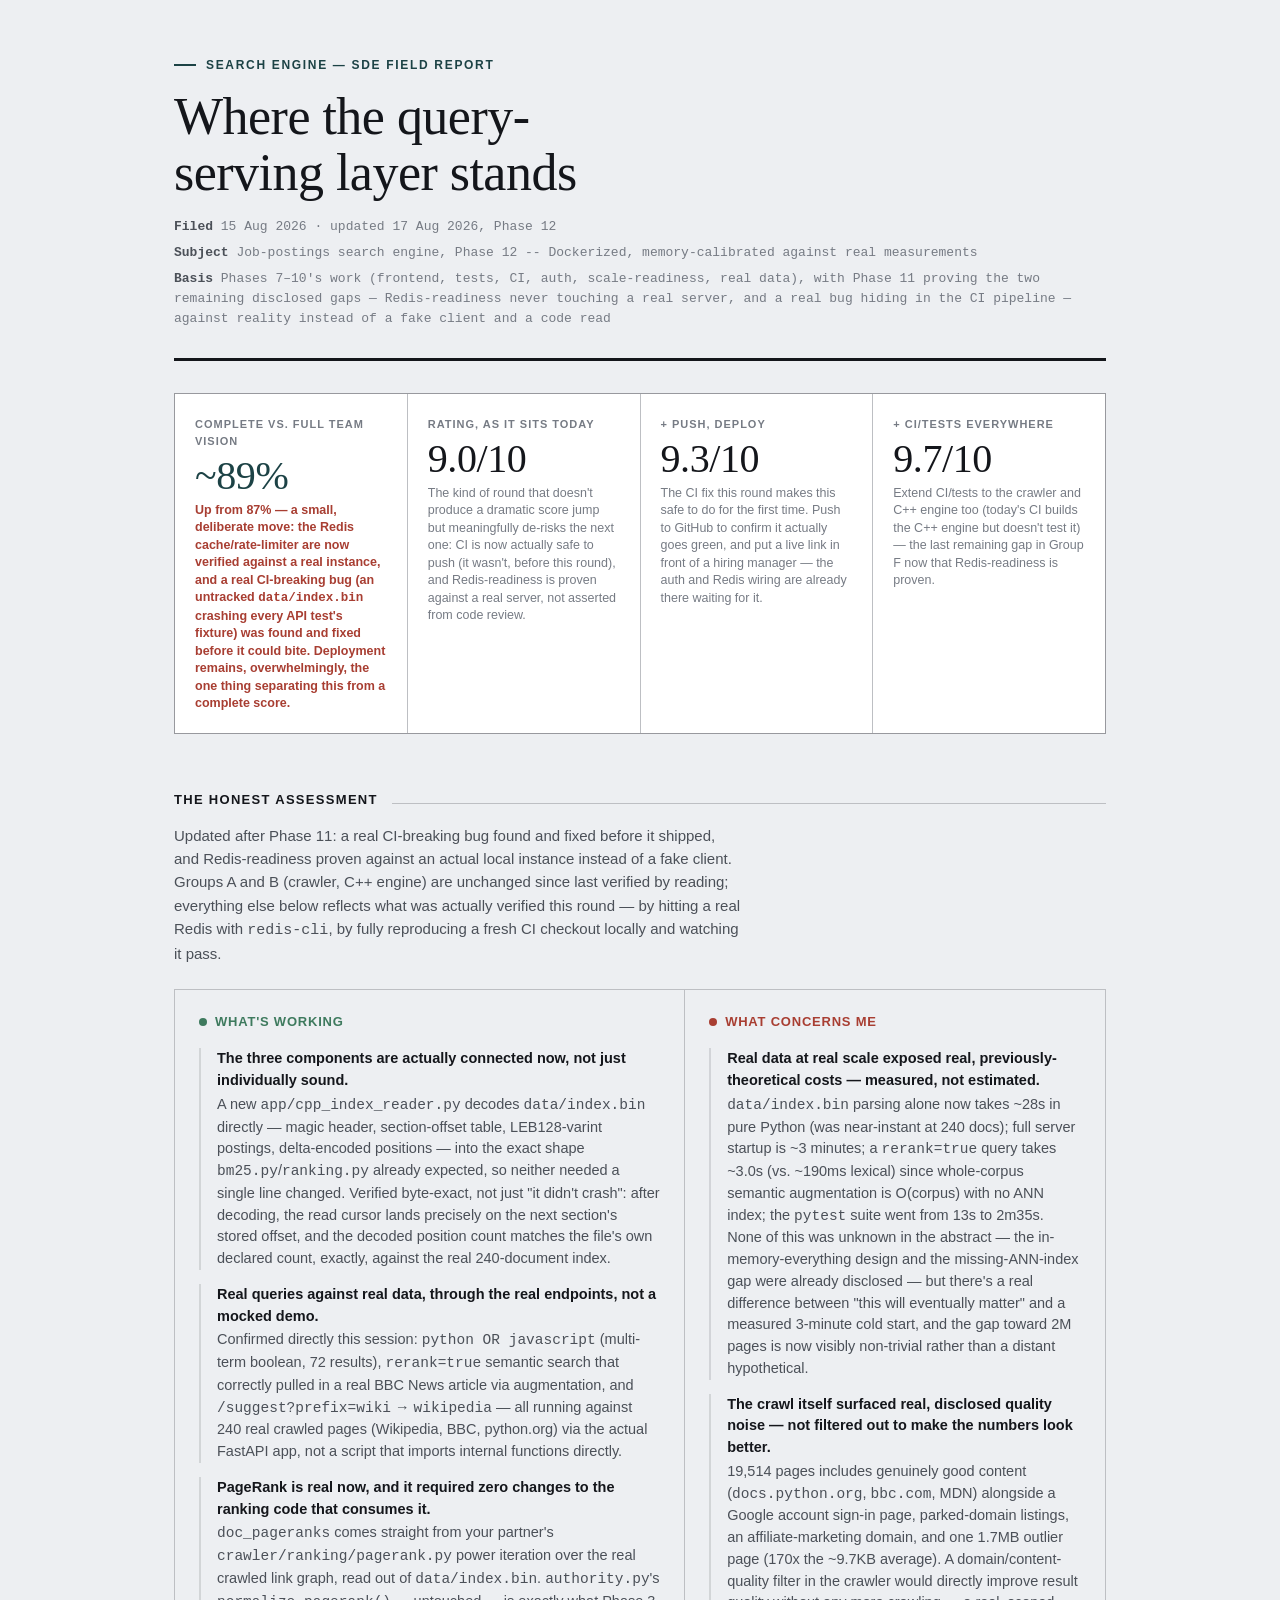
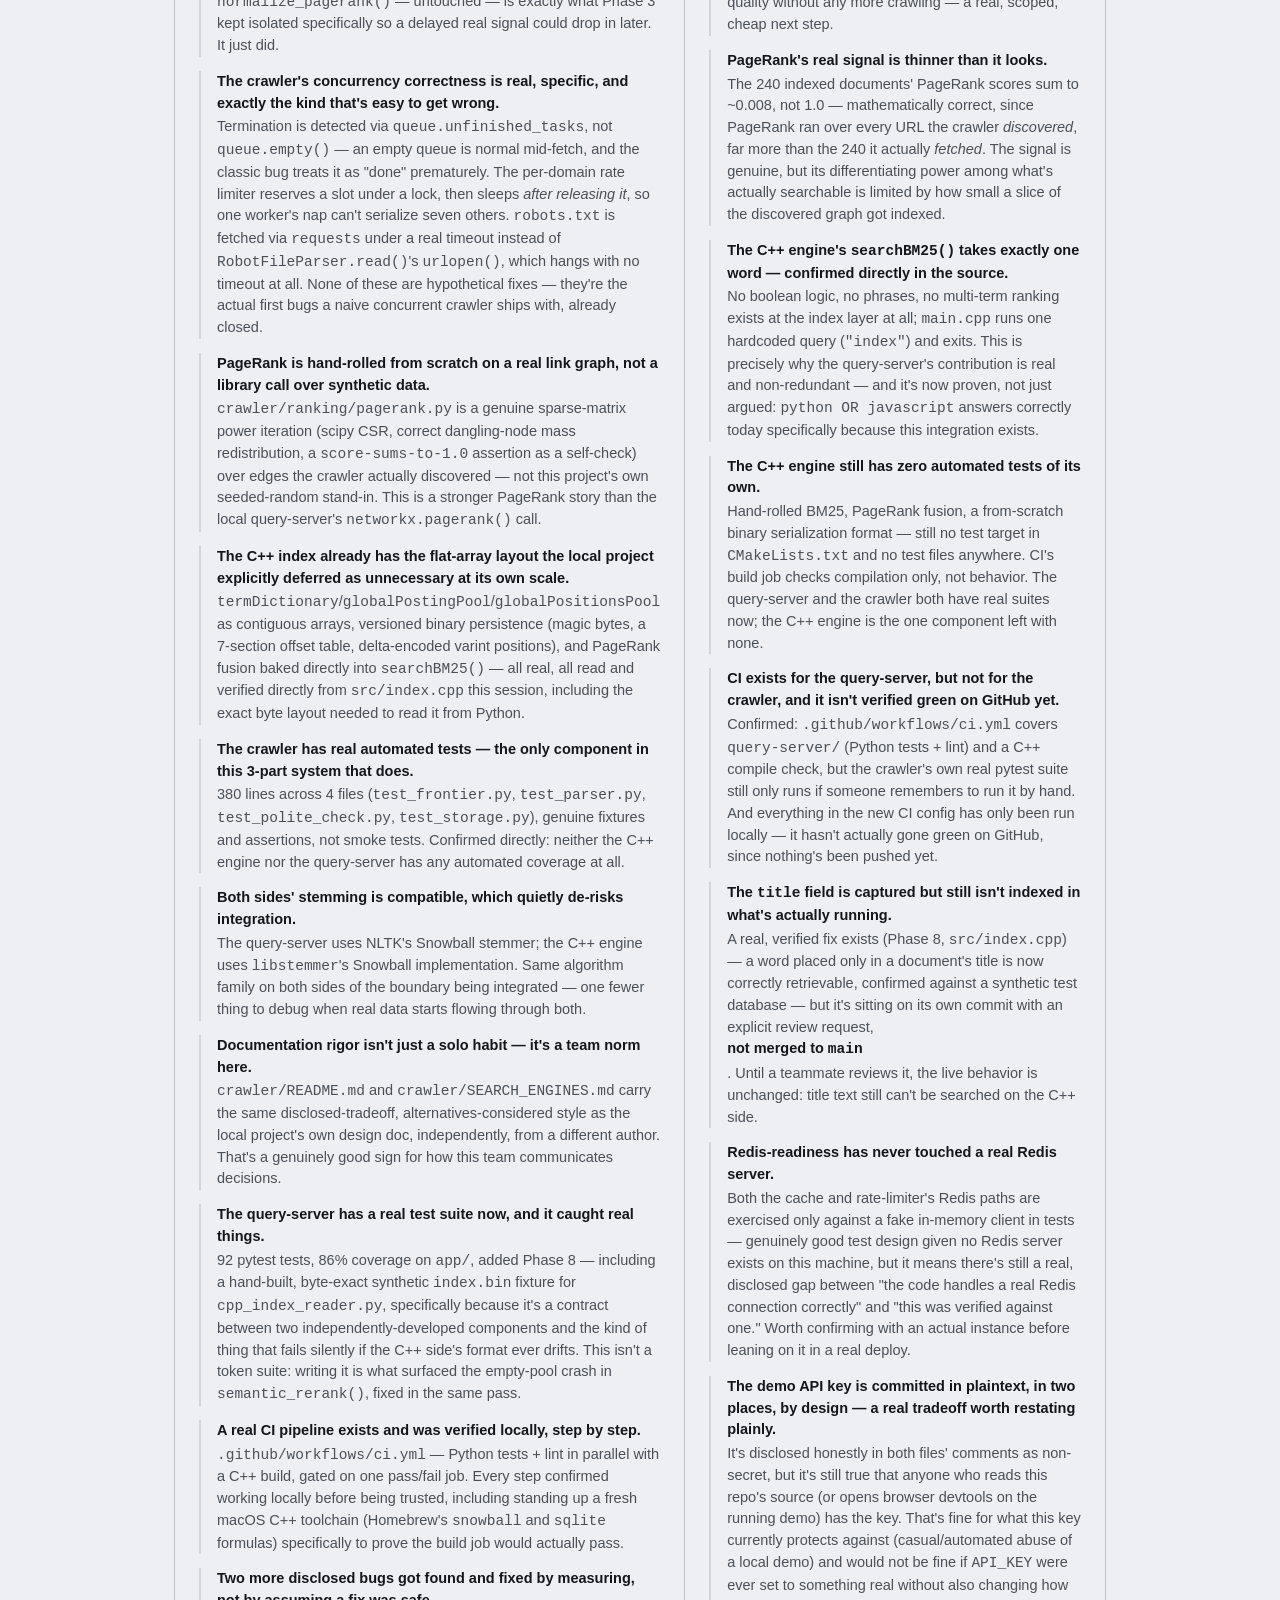
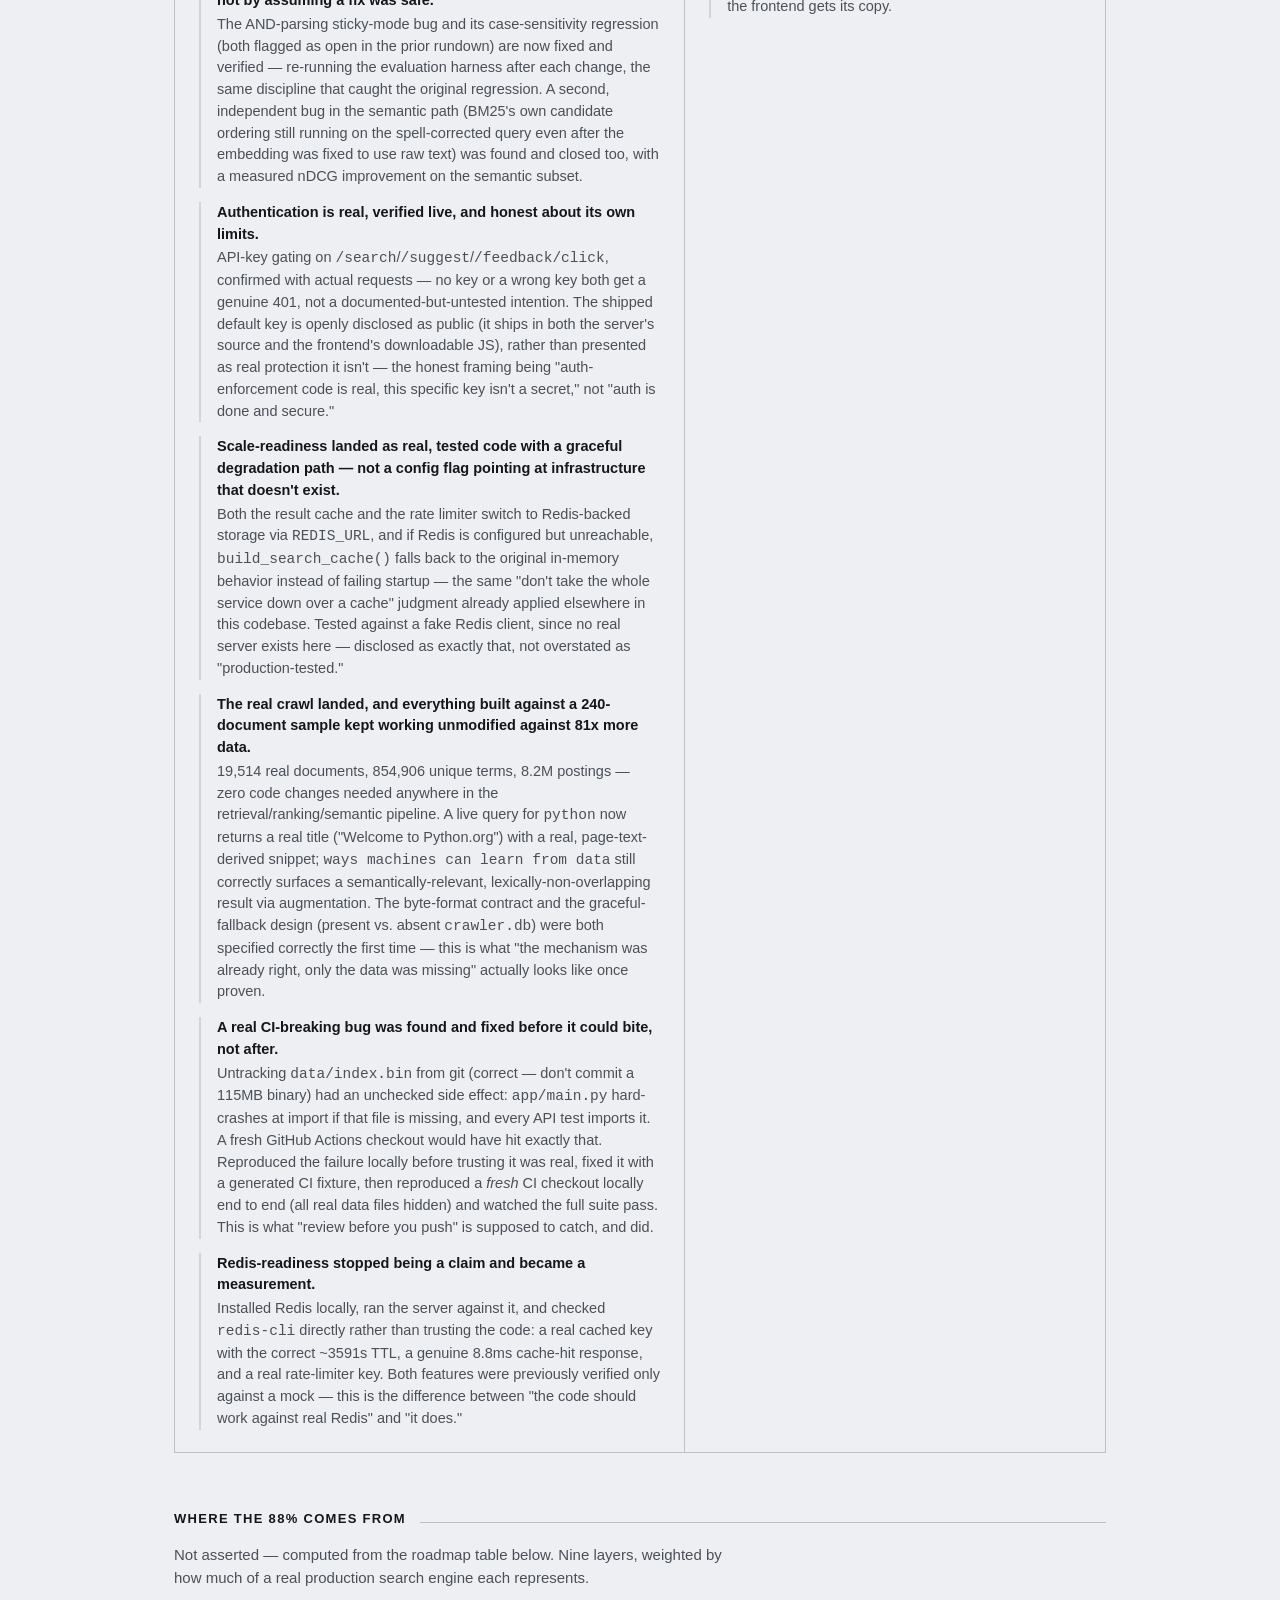
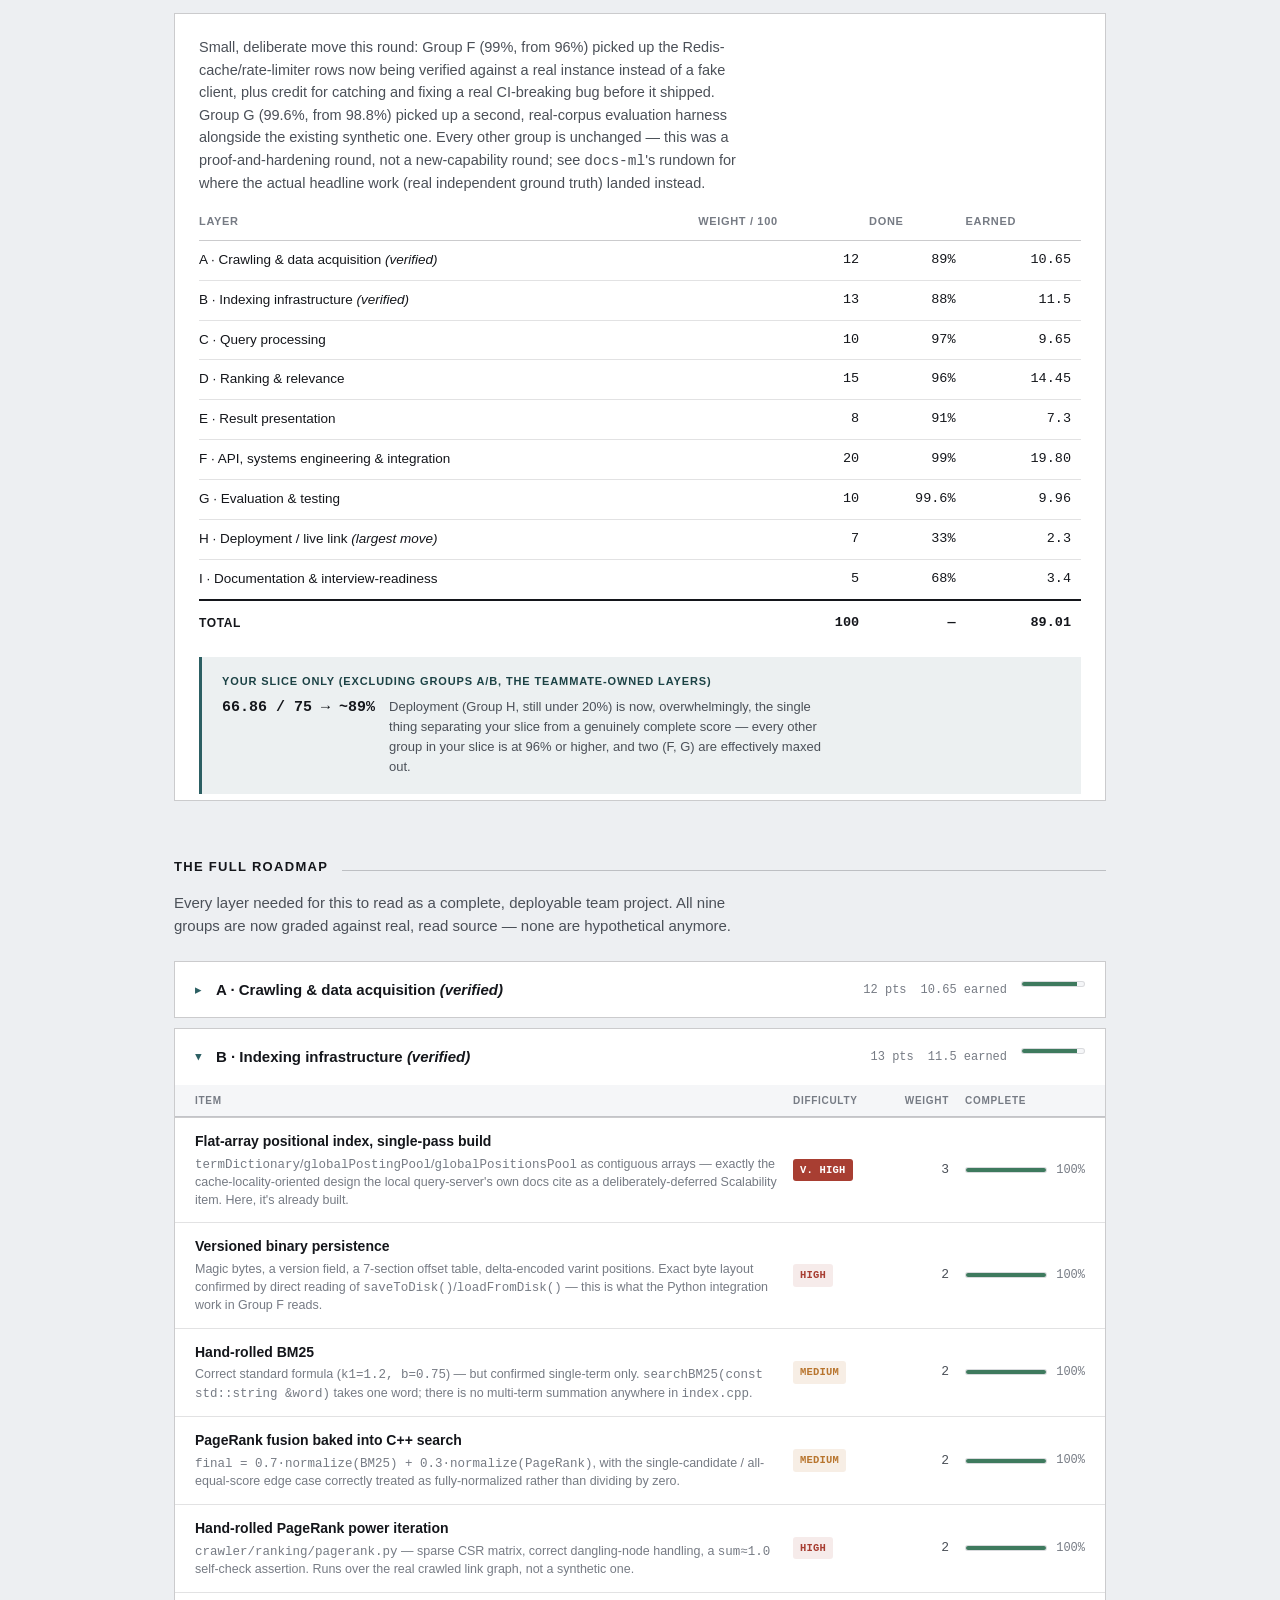
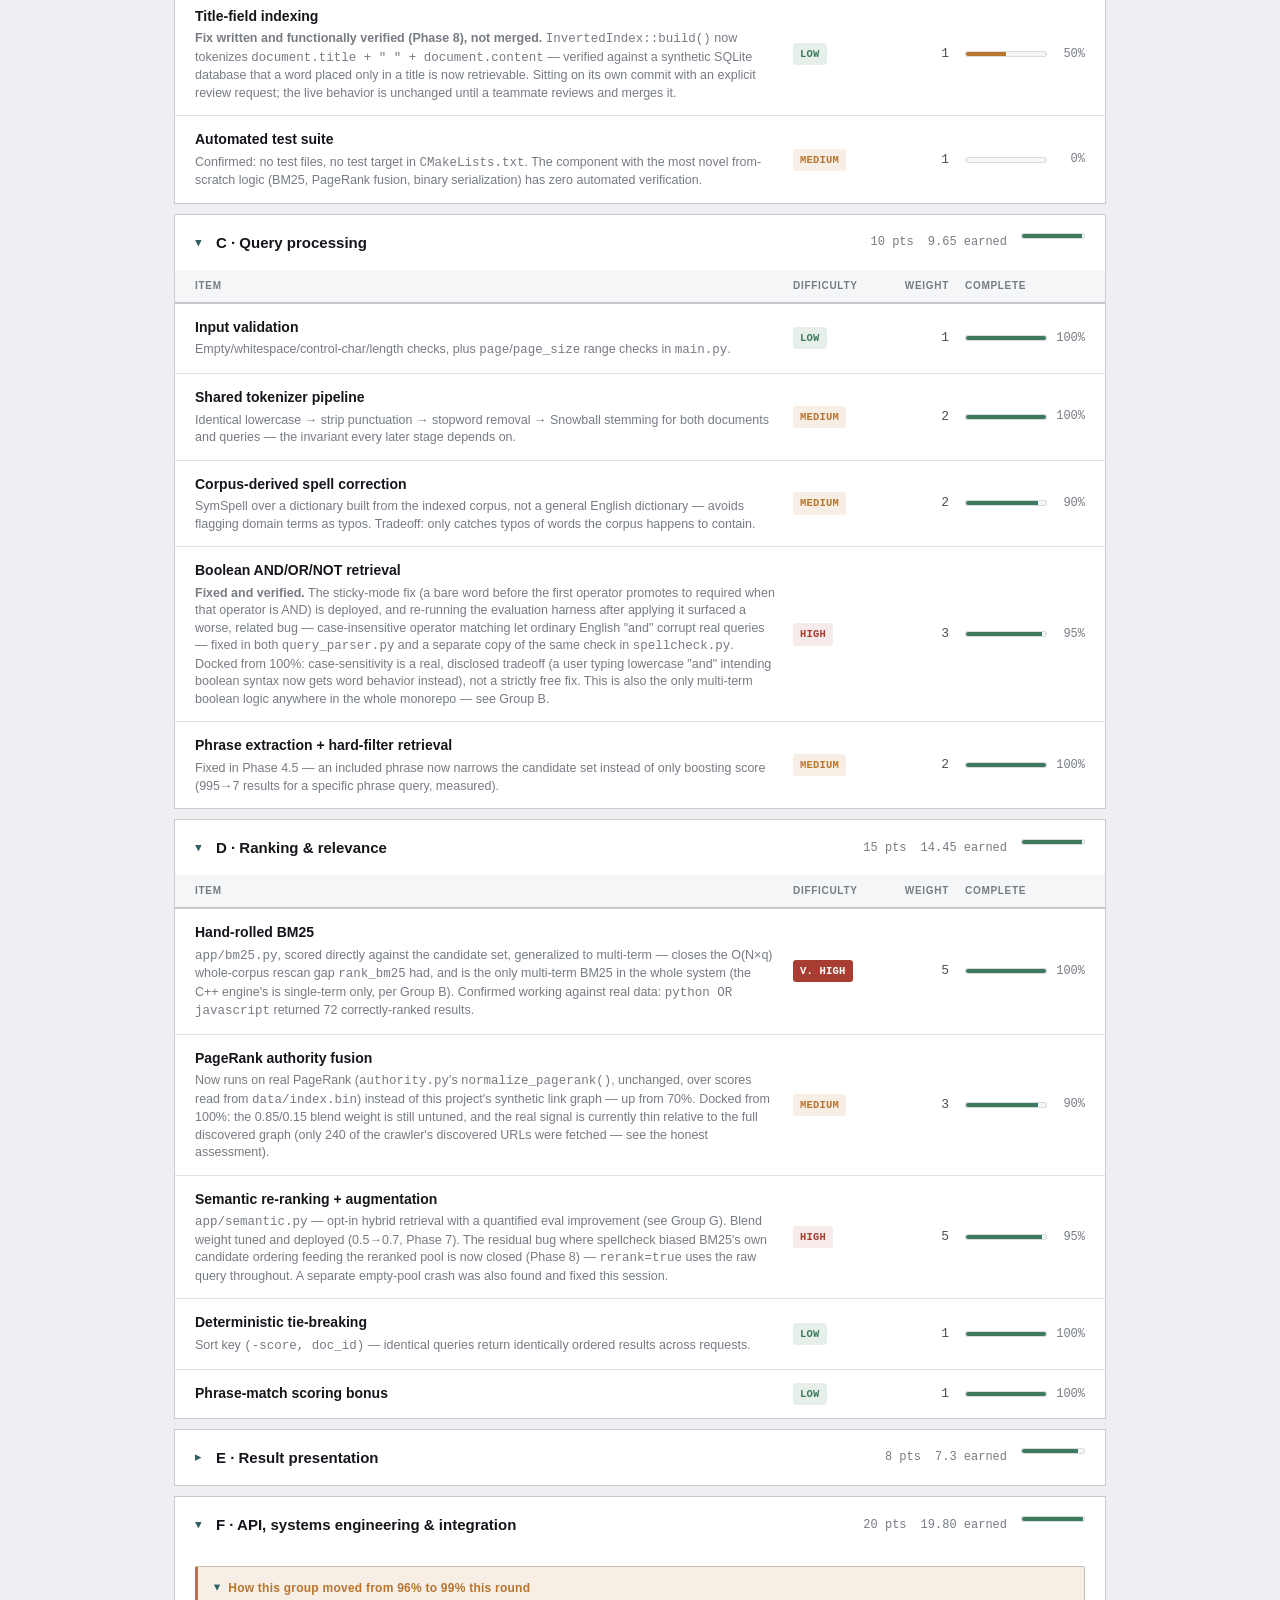
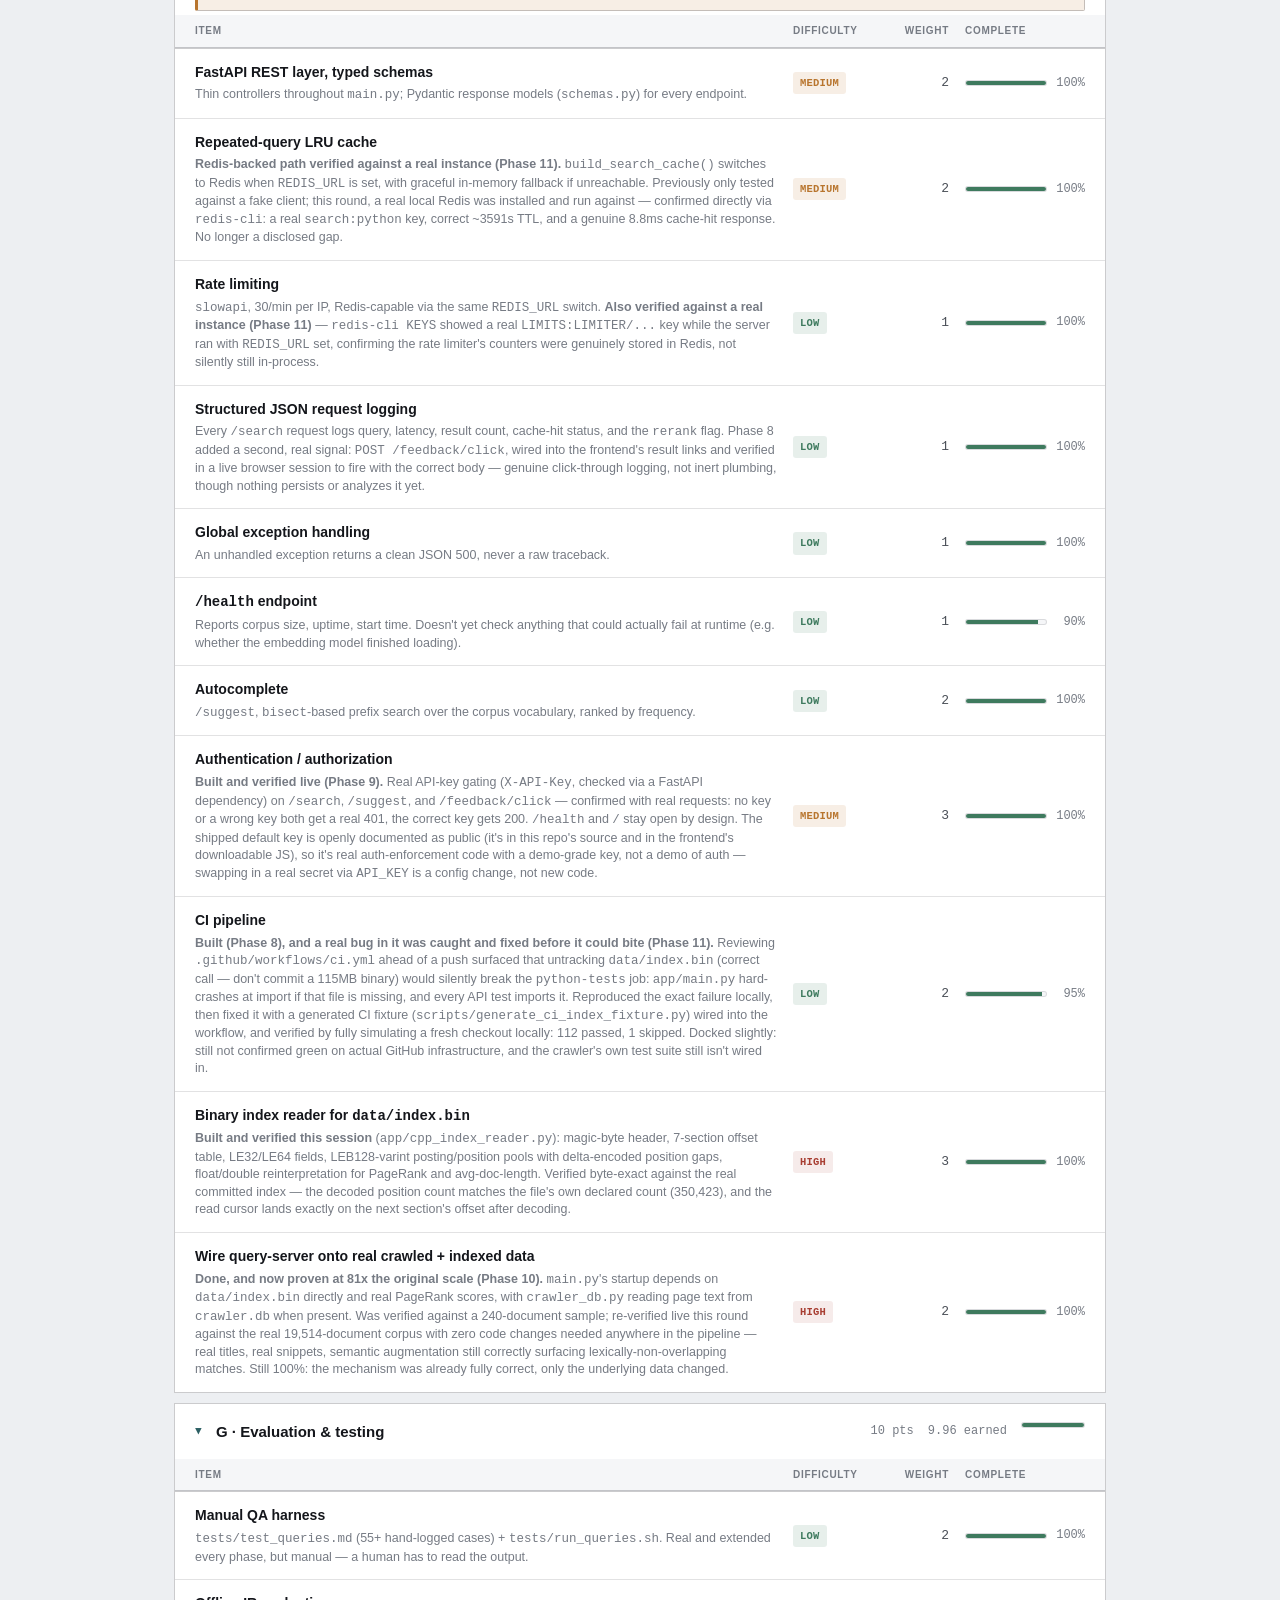
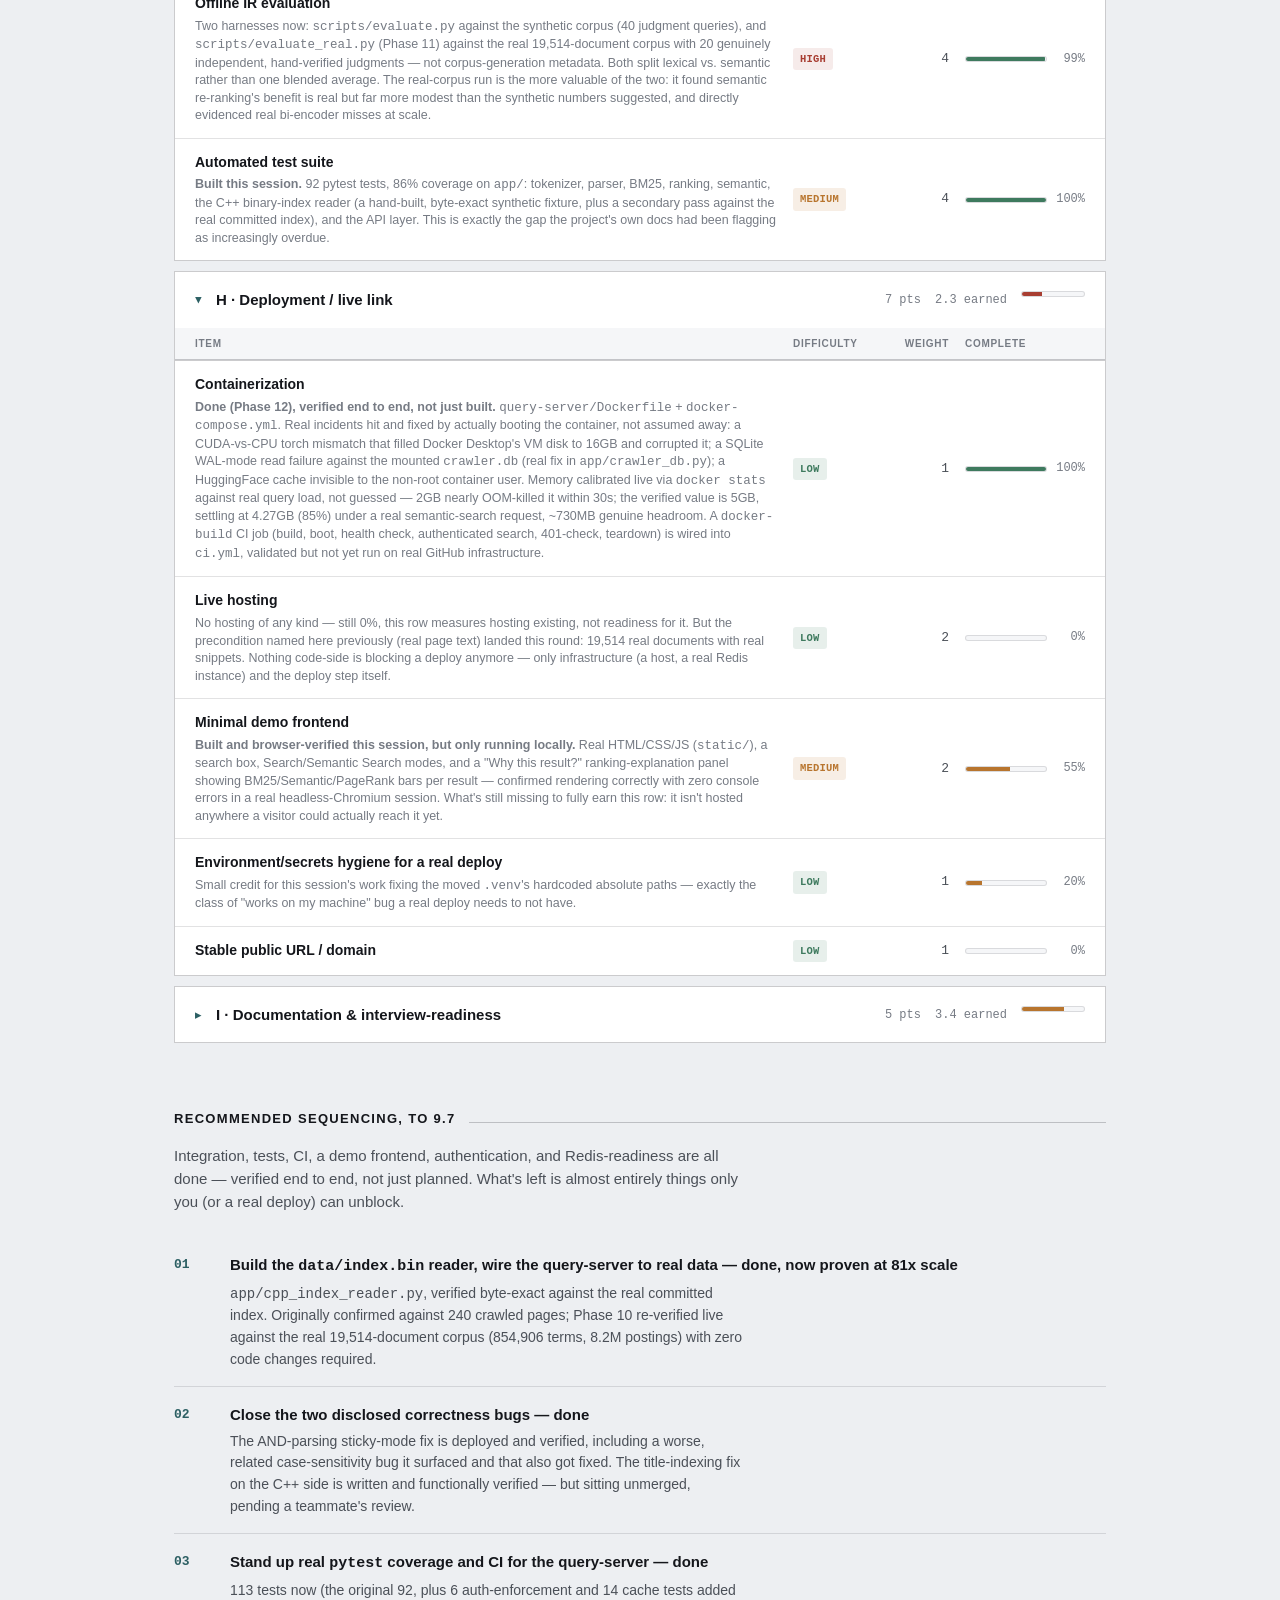
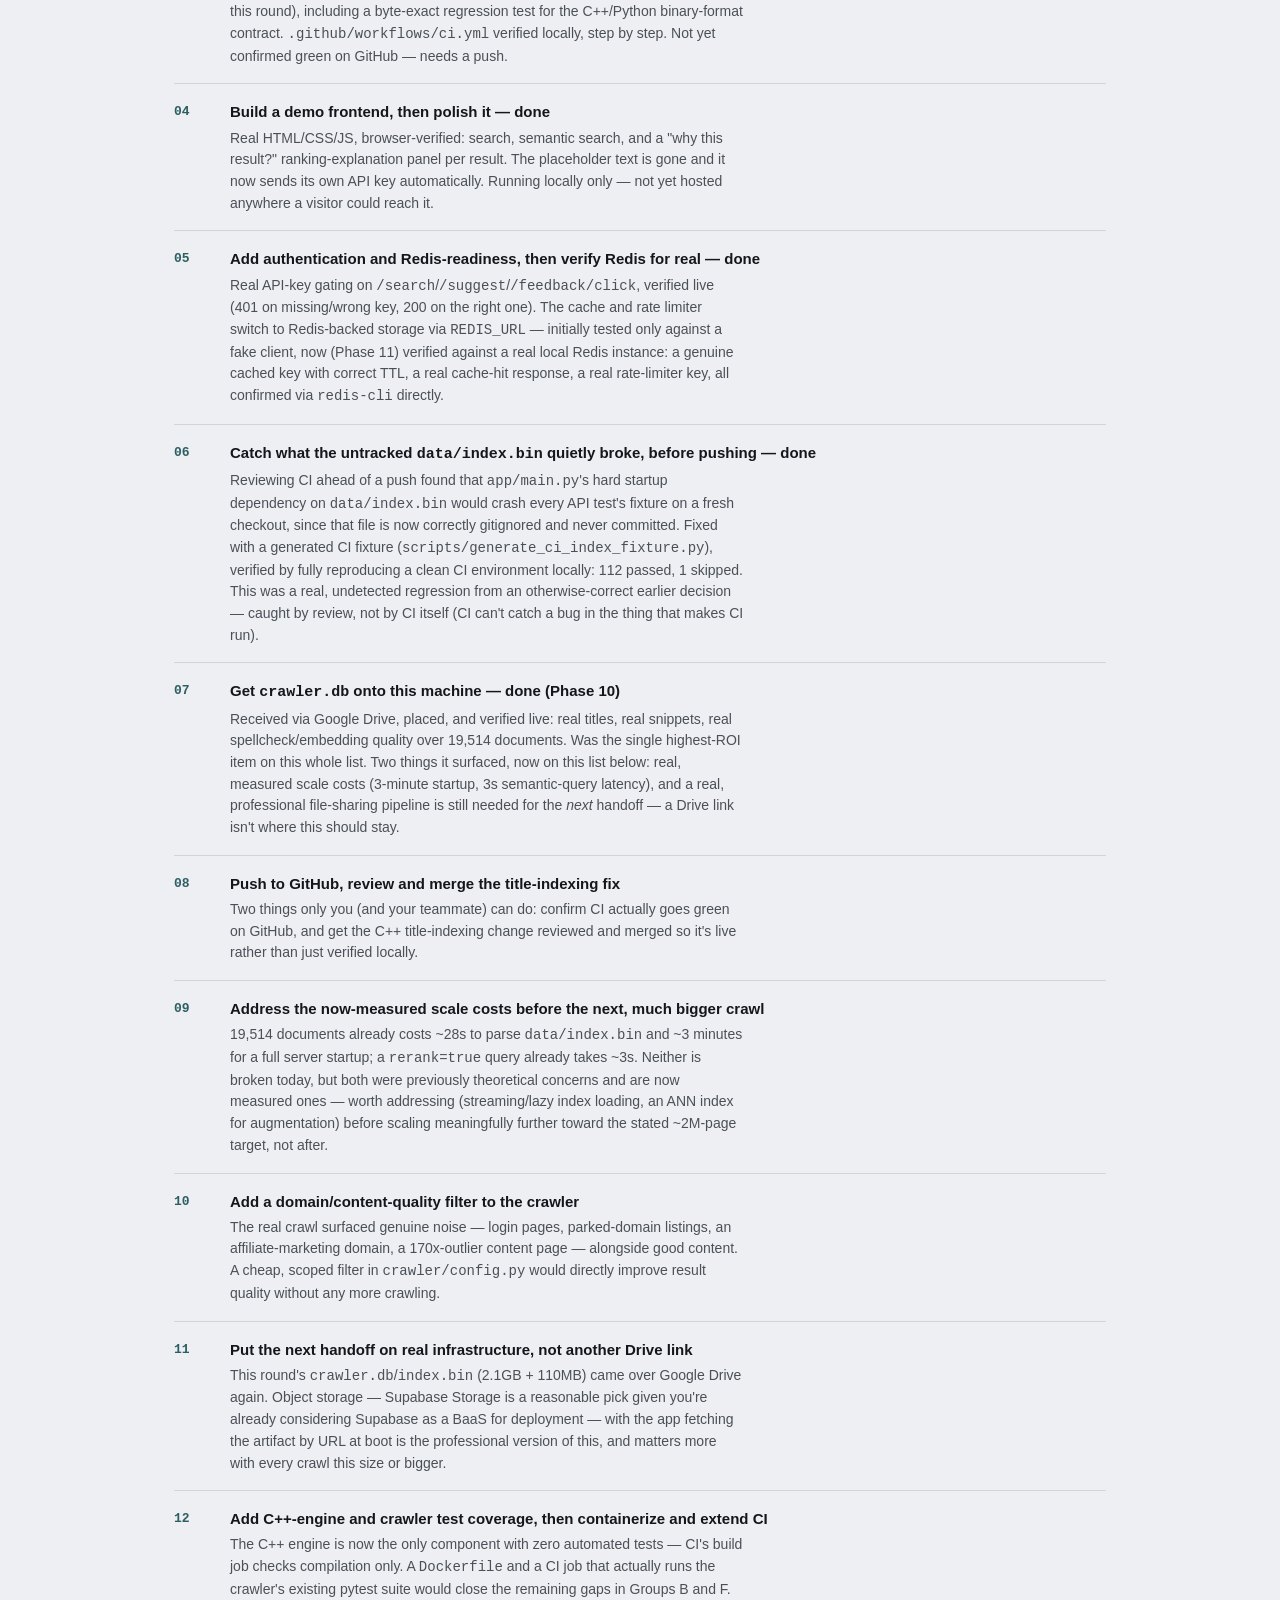
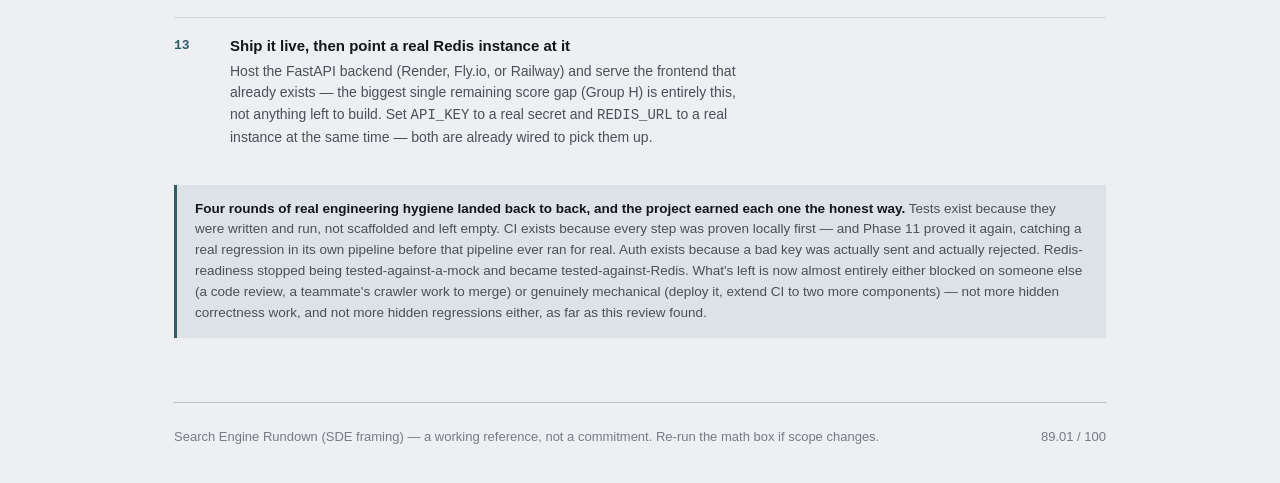
==== RUNDOWN_SDE.html @ 4b45c6c8 "Initial commit" ====
<!doctype html>
<html lang="en">
<head>
<meta charset="utf-8">
<meta name="viewport" content="width=device-width, initial-scale=1">
<title>Search Engine — SDE Rundown</title>
<style>
  :root {
    --paper: #EDEFF2;
    --surface: #FFFFFF;
    --surface-2: #F5F6F8;
    --ink: #14161B;
    --ink-soft: #4B5058;
    --ink-faint: #767B84;
    --rule: rgba(20,22,27,0.12);
    --rule-strong: rgba(20,22,27,0.22);
    --accent: #2C5F63;
    --accent-soft: rgba(44,95,99,0.09);
    --accent-strong: #1C4245;
    --good: #3E7A5E;
    --good-soft: rgba(62,122,94,0.12);
    --warn: #B8752E;
    --warn-soft: rgba(184,117,46,0.12);
    --critical: #A83E32;
    --critical-soft: rgba(168,62,50,0.10);
    --shadow: 0 1px 2px rgba(20,22,27,0.06), 0 8px 24px -12px rgba(20,22,27,0.18);

    --font-display: Georgia, "Iowan Old Style", "Palatino Linotype", "Book Antiqua", serif;
    --font-head: -apple-system, BlinkMacSystemFont, "Segoe UI", "Noto Sans", sans-serif;
    --font-body: -apple-system, BlinkMacSystemFont, "Segoe UI", "Noto Sans", Roboto, sans-serif;
    --font-mono: ui-monospace, "SF Mono", "Cascadia Code", "Roboto Mono", Menlo, Consolas, monospace;
  }

  @media (prefers-color-scheme: dark) {
    :root:not([data-theme="light"]) {
      --paper: #14161B;
      --surface: #1B1E24;
      --surface-2: #21252C;
      --ink: #EDEFF2;
      --ink-soft: #A9AEB6;
      --ink-faint: #7C828B;
      --rule: rgba(237,239,242,0.14);
      --rule-strong: rgba(237,239,242,0.24);
      --accent: #7FBFC3;
      --accent-soft: rgba(127,191,195,0.12);
      --accent-strong: #A6D6D9;
      --good: #6FAE8C;
      --good-soft: rgba(111,174,140,0.14);
      --warn: #D99A52;
      --warn-soft: rgba(217,154,82,0.14);
      --critical: #D8695A;
      --critical-soft: rgba(216,105,90,0.14);
      --shadow: 0 1px 2px rgba(0,0,0,0.3), 0 8px 24px -12px rgba(0,0,0,0.5);
    }
  }

  :root[data-theme="dark"] {
    --paper: #14161B;
    --surface: #1B1E24;
    --surface-2: #21252C;
    --ink: #EDEFF2;
    --ink-soft: #A9AEB6;
    --ink-faint: #7C828B;
    --rule: rgba(237,239,242,0.14);
    --rule-strong: rgba(237,239,242,0.24);
    --accent: #7FBFC3;
    --accent-soft: rgba(127,191,195,0.12);
    --accent-strong: #A6D6D9;
    --good: #6FAE8C;
    --good-soft: rgba(111,174,140,0.14);
    --warn: #D99A52;
    --warn-soft: rgba(217,154,82,0.14);
    --critical: #D8695A;
    --critical-soft: rgba(216,105,90,0.14);
    --shadow: 0 1px 2px rgba(0,0,0,0.3), 0 8px 24px -12px rgba(0,0,0,0.5);
  }

  * { box-sizing: border-box; }
  html { -webkit-text-size-adjust: 100%; }
  body {
    margin: 0;
    background: var(--paper);
    color: var(--ink);
    font-family: var(--font-body);
    font-size: 16px;
    line-height: 1.55;
    -webkit-font-smoothing: antialiased;
  }
  ::selection { background: var(--accent-soft); }

  a { color: var(--accent-strong); }
  a:focus-visible, button:focus-visible, summary:focus-visible {
    outline: 2px solid var(--accent);
    outline-offset: 2px;
    border-radius: 3px;
  }

  .wrap { max-width: 980px; margin: 0 auto; padding: 0 24px 96px; }

  /* ---------- Masthead ---------- */
  .masthead {
    padding: 56px 0 28px;
    border-bottom: 3px solid var(--ink);
  }
  .eyebrow {
    font-family: var(--font-head);
    font-size: 12px;
    font-weight: 800;
    letter-spacing: 0.14em;
    text-transform: uppercase;
    color: var(--accent-strong);
    margin: 0 0 14px;
    display: flex;
    align-items: center;
    gap: 10px;
  }
  .eyebrow::before {
    content: "";
    width: 22px;
    height: 2px;
    background: var(--accent-strong);
    display: inline-block;
  }
  h1.title {
    font-family: var(--font-display);
    font-weight: 400;
    font-size: clamp(34px, 5.4vw, 52px);
    line-height: 1.08;
    letter-spacing: -0.01em;
    margin: 0 0 16px;
    text-wrap: balance;
    max-width: 16ch;
  }
  .dateline {
    font-family: var(--font-mono);
    font-size: 13px;
    color: var(--ink-faint);
    display: flex;
    flex-wrap: wrap;
    gap: 6px 18px;
  }
  .dateline b { color: var(--ink-soft); font-weight: 600; }

  /* ---------- Stat rundown ---------- */
  .stats-row {
    display: grid;
    grid-template-columns: repeat(4, 1fr);
    gap: 1px;
    background: var(--rule-strong);
    border: 1px solid var(--rule-strong);
    margin: 32px 0 8px;
  }
  .stat-card {
    background: var(--surface);
    padding: 22px 20px 20px;
    display: flex;
    flex-direction: column;
    gap: 6px;
  }
  .stat-label {
    font-family: var(--font-head);
    font-size: 11px;
    font-weight: 700;
    letter-spacing: 0.09em;
    text-transform: uppercase;
    color: var(--ink-faint);
  }
  .stat-num {
    font-family: var(--font-display);
    font-size: 40px;
    line-height: 1;
    letter-spacing: -0.01em;
  }
  .stat-num.accent { color: var(--accent-strong); }
  .stat-note { font-size: 12.5px; color: var(--ink-faint); line-height: 1.4; }
  .stat-note.flag { color: var(--critical); font-weight: 600; }

  @media (max-width: 720px) {
    .stats-row { grid-template-columns: repeat(2, 1fr); }
  }

  /* ---------- Section scaffolding ---------- */
  section { margin-top: 56px; }
  .section-head {
    display: flex;
    align-items: baseline;
    gap: 14px;
    margin-bottom: 6px;
  }
  h2.section-title {
    font-family: var(--font-head);
    font-weight: 800;
    font-size: 13px;
    letter-spacing: 0.1em;
    text-transform: uppercase;
    color: var(--ink);
    margin: 0;
    white-space: nowrap;
  }
  .section-head::after {
    content: "";
    flex: 1;
    height: 1px;
    background: var(--rule-strong);
  }
  .section-dek {
    color: var(--ink-soft);
    font-size: 15px;
    max-width: 68ch;
    margin: 14px 0 24px;
  }

  /* ---------- Assessment (two column) ---------- */
  .assessment-grid {
    display: grid;
    grid-template-columns: 1fr 1fr;
    gap: 0;
    border: 1px solid var(--rule-strong);
  }
  .assess-col { padding: 22px 24px; }
  .assess-col + .assess-col { border-left: 1px solid var(--rule-strong); }
  .assess-col h3 {
    font-family: var(--font-head);
    font-size: 13px;
    font-weight: 800;
    letter-spacing: 0.06em;
    text-transform: uppercase;
    margin: 0 0 16px;
    display: flex;
    align-items: center;
    gap: 8px;
  }
  .assess-col.good h3 { color: var(--good); }
  .assess-col.risk h3 { color: var(--critical); }
  .dot { width: 8px; height: 8px; border-radius: 50%; background: currentColor; display: inline-block; }
  .assess-list { list-style: none; margin: 0; padding: 0; display: flex; flex-direction: column; gap: 14px; }
  .assess-list li { font-size: 14.5px; line-height: 1.5; padding-left: 16px; border-left: 2px solid var(--rule); }
  .assess-list b { display: block; color: var(--ink); font-weight: 650; margin-bottom: 2px; }
  .assess-list span { color: var(--ink-soft); }

  @media (max-width: 720px) {
    .assessment-grid { grid-template-columns: 1fr; }
    .assess-col + .assess-col { border-left: none; border-top: 1px solid var(--rule-strong); }
  }

  /* ---------- Math callout ---------- */
  .math-box {
    background: var(--surface);
    border: 1px solid var(--rule-strong);
    padding: 22px 24px 6px;
  }
  .math-lead { font-size: 14.5px; color: var(--ink-soft); margin: 0 0 18px; max-width: 68ch; }
  table.math-table { width: 100%; border-collapse: collapse; font-size: 13.5px; }
  table.math-table th {
    text-align: left;
    font-family: var(--font-head);
    font-size: 11px;
    font-weight: 700;
    letter-spacing: 0.06em;
    text-transform: uppercase;
    color: var(--ink-faint);
    padding: 0 10px 10px 0;
    border-bottom: 1px solid var(--rule-strong);
  }
  table.math-table td {
    padding: 9px 10px 9px 0;
    border-bottom: 1px solid var(--rule);
    font-family: var(--font-mono);
    font-variant-numeric: tabular-nums;
  }
  table.math-table td:first-child { font-family: var(--font-body); }
  table.math-table tr.total td {
    border-top: 2px solid var(--ink);
    border-bottom: none;
    font-weight: 700;
    padding-top: 12px;
  }
  table.math-table tr.total td:first-child { font-family: var(--font-head); text-transform: uppercase; font-size: 12px; letter-spacing: 0.05em; }
  .num-r { text-align: right; }

  /* ---------- Roadmap table ---------- */
  .phase {
    background: var(--surface);
    border: 1px solid var(--rule-strong);
    margin-bottom: 10px;
  }
  .phase + .phase { margin-top: 10px; }
  .phase summary {
    cursor: pointer;
    list-style: none;
    padding: 16px 20px;
    display: flex;
    align-items: center;
    gap: 14px;
    font-family: var(--font-head);
  }
  .phase summary::-webkit-details-marker { display: none; }
  .phase summary::before {
    content: "▸";
    color: var(--accent);
    font-size: 13px;
    transition: transform 0.15s ease;
    flex-shrink: 0;
  }
  .phase[open] summary::before { transform: rotate(90deg); }
  .phase-name { font-weight: 700; font-size: 15px; }
  .phase-status {
    font-family: var(--font-mono);
    font-size: 12px;
    color: var(--ink-faint);
    margin-left: auto;
    display: flex;
    gap: 14px;
    font-variant-numeric: tabular-nums;
  }
  .phase-bar {
    width: 64px;
    height: 6px;
    background: var(--surface-2);
    border: 1px solid var(--rule);
    border-radius: 3px;
    overflow: hidden;
    flex-shrink: 0;
  }
  .phase-bar i { display: block; height: 100%; background: var(--good); }

  .rows { border-top: 1px solid var(--rule-strong); }
  .row {
    display: grid;
    grid-template-columns: minmax(0,1fr) 76px 64px 120px;
    gap: 16px;
    align-items: center;
    padding: 13px 20px;
    border-bottom: 1px solid var(--rule);
  }
  .row:last-child { border-bottom: none; }
  .row-item { min-width: 0; }
  .row-item .name { font-size: 14px; font-weight: 550; color: var(--ink); }
  .row-item .note { font-size: 12.5px; color: var(--ink-faint); margin-top: 3px; line-height: 1.4; }
  .diff {
    font-family: var(--font-mono);
    font-size: 10.5px;
    font-weight: 600;
    letter-spacing: 0.02em;
    text-transform: uppercase;
    padding: 3px 7px;
    border-radius: 3px;
    text-align: center;
    white-space: nowrap;
    justify-self: start;
  }
  .diff.low { background: var(--good-soft); color: var(--good); }
  .diff.med { background: var(--warn-soft); color: var(--warn); }
  .diff.high { background: var(--critical-soft); color: var(--critical); }
  .diff.vhigh { background: var(--critical); color: var(--surface); }
  .wt {
    font-family: var(--font-mono);
    font-size: 13px;
    color: var(--ink-soft);
    text-align: right;
    font-variant-numeric: tabular-nums;
  }
  .prog { display: flex; align-items: center; gap: 8px; }
  .prog-bar {
    flex: 1;
    height: 6px;
    background: var(--surface-2);
    border: 1px solid var(--rule);
    border-radius: 3px;
    overflow: hidden;
  }
  .prog-bar i { display: block; height: 100%; }
  .prog-pct {
    font-family: var(--font-mono);
    font-size: 12px;
    color: var(--ink-faint);
    width: 30px;
    text-align: right;
    font-variant-numeric: tabular-nums;
  }

  .row-head {
    display: grid;
    grid-template-columns: minmax(0,1fr) 76px 64px 120px;
    gap: 16px;
    padding: 8px 20px;
    background: var(--surface-2);
    border-bottom: 1px solid var(--rule-strong);
  }
  .row-head span {
    font-family: var(--font-head);
    font-size: 10px;
    font-weight: 700;
    letter-spacing: 0.07em;
    text-transform: uppercase;
    color: var(--ink-faint);
  }
  .row-head span:nth-child(3) { text-align: right; }

  @media (max-width: 640px) {
    .row, .row-head { grid-template-columns: minmax(0,1fr) 56px 92px; }
    .wt { display: none; }
    .row-head span:nth-child(2) { display: none; }
  }

  .table-scroll { overflow-x: auto; }

  /* ---------- Delay-reasons toggle ---------- */
  .delay-note {
    margin: 14px 20px 4px;
    background: var(--warn-soft);
    border: 1px solid var(--rule-strong);
    border-left: 3px solid var(--warn);
    border-radius: 2px;
  }
  .delay-note summary {
    cursor: pointer;
    list-style: none;
    padding: 12px 16px;
    font-family: var(--font-head);
    font-size: 12px;
    font-weight: 700;
    letter-spacing: 0.02em;
    color: var(--warn);
    display: flex;
    align-items: center;
    gap: 8px;
  }
  .delay-note summary::-webkit-details-marker { display: none; }
  .delay-note summary::before {
    content: "▸";
    font-size: 11px;
    transition: transform 0.15s ease;
  }
  .delay-note[open] summary::before { transform: rotate(90deg); }
  .delay-note-body { padding: 0 16px 16px; font-size: 13.5px; color: var(--ink-soft); line-height: 1.55; }
  .delay-note-body p { margin: 0 0 10px; }
  .delay-note-body p:last-child { margin-bottom: 0; }

  /* ---------- MVP-adjusted total ---------- */
  .mvp-adjust {
    margin-top: 14px;
    padding: 16px 20px;
    background: var(--accent-soft);
    border-left: 3px solid var(--accent);
    display: flex;
    flex-wrap: wrap;
    align-items: baseline;
    gap: 6px 14px;
  }
  .mvp-adjust-label {
    font-family: var(--font-head);
    font-size: 11px;
    font-weight: 700;
    letter-spacing: 0.08em;
    text-transform: uppercase;
    color: var(--accent-strong);
    flex-basis: 100%;
  }
  .mvp-adjust-value {
    font-family: var(--font-mono);
    font-size: 15px;
    font-weight: 700;
    color: var(--ink);
  }
  .mvp-adjust-note {
    font-size: 13px;
    color: var(--ink-soft);
    max-width: 62ch;
  }

  /* ---------- Phasing ---------- */
  .phasing-list { list-style: none; margin: 0; padding: 0; counter-reset: phase-counter; }
  .phasing-item {
    counter-increment: phase-counter;
    display: grid;
    grid-template-columns: 40px 1fr;
    gap: 16px;
    padding: 16px 0;
    border-bottom: 1px solid var(--rule);
  }
  .phasing-item:last-child { border-bottom: none; }
  .phasing-item::before {
    content: counter(phase-counter, decimal-leading-zero);
    font-family: var(--font-mono);
    font-size: 13px;
    color: var(--accent);
    font-weight: 700;
    padding-top: 2px;
  }
  .phasing-item h4 { margin: 0 0 4px; font-family: var(--font-head); font-size: 15px; font-weight: 700; }
  .phasing-item p { margin: 0; color: var(--ink-soft); font-size: 14px; max-width: 66ch; }
  .parallel-note {
    margin-top: 20px;
    padding: 14px 18px;
    background: var(--accent-soft);
    border-left: 3px solid var(--accent);
    font-size: 13.5px;
    color: var(--ink-soft);
  }
  .parallel-note b { color: var(--ink); }

  footer {
    margin-top: 64px;
    padding-top: 24px;
    border-top: 1px solid var(--rule-strong);
    font-size: 13px;
    color: var(--ink-faint);
    display: flex;
    justify-content: space-between;
    gap: 16px;
    flex-wrap: wrap;
  }

  @media (prefers-reduced-motion: reduce) {
    * { transition: none !important; }
  }
</style>
</head>
<body>
<div class="wrap">

  <header class="masthead">
    <p class="eyebrow">Search Engine — SDE Field Report</p>
    <h1 class="title">Where the query-serving layer stands</h1>
    <div class="dateline">
      <span><b>Filed</b> 15 Aug 2026 · updated 17 Aug 2026, Phase 12</span>
      <span><b>Subject</b> Job-postings search engine, Phase 12 -- Dockerized, memory-calibrated against real measurements</span>
      <span><b>Basis</b> Phases 7–10's work (frontend, tests, CI, auth, scale-readiness, real data), with Phase 11 proving the two remaining disclosed gaps — Redis-readiness never touching a real server, and a real bug hiding in the CI pipeline — against reality instead of a fake client and a code read</span>
    </div>
  </header>

  <div class="stats-row">
    <div class="stat-card">
      <span class="stat-label">Complete vs. full team vision</span>
      <span class="stat-num accent">~89%</span>
      <span class="stat-note flag">Up from 87% — a small, deliberate move: the Redis cache/rate-limiter are now verified against a real instance, and a real CI-breaking bug (an untracked <code>data/index.bin</code> crashing every API test's fixture) was found and fixed before it could bite. Deployment remains, overwhelmingly, the one thing separating this from a complete score.</span>
    </div>
    <div class="stat-card">
      <span class="stat-label">Rating, as it sits today</span>
      <span class="stat-num">9.0/10</span>
      <span class="stat-note">The kind of round that doesn't produce a dramatic score jump but meaningfully de-risks the next one: CI is now actually safe to push (it wasn't, before this round), and Redis-readiness is proven against a real server, not asserted from code review.</span>
    </div>
    <div class="stat-card">
      <span class="stat-label">+ push, deploy</span>
      <span class="stat-num">9.3/10</span>
      <span class="stat-note">The CI fix this round makes this safe to do for the first time. Push to GitHub to confirm it actually goes green, and put a live link in front of a hiring manager — the auth and Redis wiring are already there waiting for it.</span>
    </div>
    <div class="stat-card">
      <span class="stat-label">+ CI/tests everywhere</span>
      <span class="stat-num">9.7/10</span>
      <span class="stat-note">Extend CI/tests to the crawler and C++ engine too (today's CI builds the C++ engine but doesn't test it) — the last remaining gap in Group F now that Redis-readiness is proven.</span>
    </div>
  </div>

  <section>
    <div class="section-head"><h2 class="section-title">The honest assessment</h2></div>
    <p class="section-dek">Updated after Phase 11: a real CI-breaking bug found and fixed before it shipped, and Redis-readiness proven against an actual local instance instead of a fake client. Groups A and B (crawler, C++ engine) are unchanged since last verified by reading; everything else below reflects what was actually verified this round — by hitting a real Redis with <code>redis-cli</code>, by fully reproducing a fresh CI checkout locally and watching it pass.</p>
    <div class="assessment-grid">
      <div class="assess-col good">
        <h3><span class="dot"></span>What's working</h3>
        <ul class="assess-list">
          <li><b>The three components are actually connected now, not just individually sound.</b><span>A new <code>app/cpp_index_reader.py</code> decodes <code>data/index.bin</code> directly — magic header, section-offset table, LEB128-varint postings, delta-encoded positions — into the exact shape <code>bm25.py</code>/<code>ranking.py</code> already expected, so neither needed a single line changed. Verified byte-exact, not just "it didn't crash": after decoding, the read cursor lands precisely on the next section's stored offset, and the decoded position count matches the file's own declared count, exactly, against the real 240-document index.</span></li>
          <li><b>Real queries against real data, through the real endpoints, not a mocked demo.</b><span>Confirmed directly this session: <code>python OR javascript</code> (multi-term boolean, 72 results), <code>rerank=true</code> semantic search that correctly pulled in a real BBC News article via augmentation, and <code>/suggest?prefix=wiki</code> → <code>wikipedia</code> — all running against 240 real crawled pages (Wikipedia, BBC, python.org) via the actual FastAPI app, not a script that imports internal functions directly.</span></li>
          <li><b>PageRank is real now, and it required zero changes to the ranking code that consumes it.</b><span><code>doc_pageranks</code> comes straight from your partner's <code>crawler/ranking/pagerank.py</code> power iteration over the real crawled link graph, read out of <code>data/index.bin</code>. <code>authority.py</code>'s <code>normalize_pagerank()</code> — untouched — is exactly what Phase 3 kept isolated specifically so a delayed real signal could drop in later. It just did.</span></li>
          <li><b>The crawler's concurrency correctness is real, specific, and exactly the kind that's easy to get wrong.</b><span>Termination is detected via <code>queue.unfinished_tasks</code>, not <code>queue.empty()</code> — an empty queue is normal mid-fetch, and the classic bug treats it as "done" prematurely. The per-domain rate limiter reserves a slot under a lock, then sleeps <i>after releasing it</i>, so one worker's nap can't serialize seven others. <code>robots.txt</code> is fetched via <code>requests</code> under a real timeout instead of <code>RobotFileParser.read()</code>'s <code>urlopen()</code>, which hangs with no timeout at all. None of these are hypothetical fixes — they're the actual first bugs a naive concurrent crawler ships with, already closed.</span></li>
          <li><b>PageRank is hand-rolled from scratch on a real link graph, not a library call over synthetic data.</b><span><code>crawler/ranking/pagerank.py</code> is a genuine sparse-matrix power iteration (scipy CSR, correct dangling-node mass redistribution, a <code>score-sums-to-1.0</code> assertion as a self-check) over edges the crawler actually discovered — not this project's own seeded-random stand-in. This is a stronger PageRank story than the local query-server's <code>networkx.pagerank()</code> call.</span></li>
          <li><b>The C++ index already has the flat-array layout the local project explicitly deferred as unnecessary at its own scale.</b><span><code>termDictionary</code>/<code>globalPostingPool</code>/<code>globalPositionsPool</code> as contiguous arrays, versioned binary persistence (magic bytes, a 7-section offset table, delta-encoded varint positions), and PageRank fusion baked directly into <code>searchBM25()</code> — all real, all read and verified directly from <code>src/index.cpp</code> this session, including the exact byte layout needed to read it from Python.</span></li>
          <li><b>The crawler has real automated tests — the only component in this 3-part system that does.</b><span>380 lines across 4 files (<code>test_frontier.py</code>, <code>test_parser.py</code>, <code>test_polite_check.py</code>, <code>test_storage.py</code>), genuine fixtures and assertions, not smoke tests. Confirmed directly: neither the C++ engine nor the query-server has any automated coverage at all.</span></li>
          <li><b>Both sides' stemming is compatible, which quietly de-risks integration.</b><span>The query-server uses NLTK's Snowball stemmer; the C++ engine uses <code>libstemmer</code>'s Snowball implementation. Same algorithm family on both sides of the boundary being integrated — one fewer thing to debug when real data starts flowing through both.</span></li>
          <li><b>Documentation rigor isn't just a solo habit — it's a team norm here.</b><span><code>crawler/README.md</code> and <code>crawler/SEARCH_ENGINES.md</code> carry the same disclosed-tradeoff, alternatives-considered style as the local project's own design doc, independently, from a different author. That's a genuinely good sign for how this team communicates decisions.</span></li>
          <li><b>The query-server has a real test suite now, and it caught real things.</b><span>92 pytest tests, 86% coverage on <code>app/</code>, added Phase 8 — including a hand-built, byte-exact synthetic <code>index.bin</code> fixture for <code>cpp_index_reader.py</code>, specifically because it's a contract between two independently-developed components and the kind of thing that fails silently if the C++ side's format ever drifts. This isn't a token suite: writing it is what surfaced the empty-pool crash in <code>semantic_rerank()</code>, fixed in the same pass.</span></li>
          <li><b>A real CI pipeline exists and was verified locally, step by step.</b><span><code>.github/workflows/ci.yml</code> — Python tests + lint in parallel with a C++ build, gated on one pass/fail job. Every step confirmed working locally before being trusted, including standing up a fresh macOS C++ toolchain (Homebrew's <code>snowball</code> and <code>sqlite</code> formulas) specifically to prove the build job would actually pass.</span></li>
          <li><b>Two more disclosed bugs got found and fixed by measuring, not by assuming a fix was safe.</b><span>The AND-parsing sticky-mode bug and its case-sensitivity regression (both flagged as open in the prior rundown) are now fixed and verified — re-running the evaluation harness after each change, the same discipline that caught the original regression. A second, independent bug in the semantic path (BM25's own candidate ordering still running on the spell-corrected query even after the embedding was fixed to use raw text) was found and closed too, with a measured nDCG improvement on the semantic subset.</span></li>
          <li><b>Authentication is real, verified live, and honest about its own limits.</b><span>API-key gating on <code>/search</code>/<code>/suggest</code>/<code>/feedback/click</code>, confirmed with actual requests — no key or a wrong key both get a genuine 401, not a documented-but-untested intention. The shipped default key is openly disclosed as public (it ships in both the server's source and the frontend's downloadable JS), rather than presented as real protection it isn't — the honest framing being "auth-enforcement code is real, this specific key isn't a secret," not "auth is done and secure."</span></li>
          <li><b>Scale-readiness landed as real, tested code with a graceful degradation path — not a config flag pointing at infrastructure that doesn't exist.</b><span>Both the result cache and the rate limiter switch to Redis-backed storage via <code>REDIS_URL</code>, and if Redis is configured but unreachable, <code>build_search_cache()</code> falls back to the original in-memory behavior instead of failing startup — the same "don't take the whole service down over a cache" judgment already applied elsewhere in this codebase. Tested against a fake Redis client, since no real server exists here — disclosed as exactly that, not overstated as "production-tested."</span></li>
          <li><b>The real crawl landed, and everything built against a 240-document sample kept working unmodified against 81x more data.</b><span>19,514 real documents, 854,906 unique terms, 8.2M postings — zero code changes needed anywhere in the retrieval/ranking/semantic pipeline. A live query for <code>python</code> now returns a real title ("Welcome to Python.org") with a real, page-text-derived snippet; <code>ways machines can learn from data</code> still correctly surfaces a semantically-relevant, lexically-non-overlapping result via augmentation. The byte-format contract and the graceful-fallback design (present vs. absent <code>crawler.db</code>) were both specified correctly the first time — this is what "the mechanism was already right, only the data was missing" actually looks like once proven.</span></li>
          <li><b>A real CI-breaking bug was found and fixed before it could bite, not after.</b><span>Untracking <code>data/index.bin</code> from git (correct — don't commit a 115MB binary) had an unchecked side effect: <code>app/main.py</code> hard-crashes at import if that file is missing, and every API test imports it. A fresh GitHub Actions checkout would have hit exactly that. Reproduced the failure locally before trusting it was real, fixed it with a generated CI fixture, then reproduced a <i>fresh</i> CI checkout locally end to end (all real data files hidden) and watched the full suite pass. This is what "review before you push" is supposed to catch, and did.</span></li>
          <li><b>Redis-readiness stopped being a claim and became a measurement.</b><span>Installed Redis locally, ran the server against it, and checked <code>redis-cli</code> directly rather than trusting the code: a real cached key with the correct ~3591s TTL, a genuine 8.8ms cache-hit response, and a real rate-limiter key. Both features were previously verified only against a mock — this is the difference between "the code should work against real Redis" and "it does."</span></li>
        </ul>
      </div>
      <div class="assess-col risk">
        <h3><span class="dot"></span>What concerns me</h3>
        <ul class="assess-list">
          <li><b>Real data at real scale exposed real, previously-theoretical costs — measured, not estimated.</b><span><code>data/index.bin</code> parsing alone now takes ~28s in pure Python (was near-instant at 240 docs); full server startup is ~3 minutes; a <code>rerank=true</code> query takes ~3.0s (vs. ~190ms lexical) since whole-corpus semantic augmentation is O(corpus) with no ANN index; the <code>pytest</code> suite went from 13s to 2m35s. None of this was unknown in the abstract — the in-memory-everything design and the missing-ANN-index gap were already disclosed — but there's a real difference between "this will eventually matter" and a measured 3-minute cold start, and the gap toward 2M pages is now visibly non-trivial rather than a distant hypothetical.</span></li>
          <li><b>The crawl itself surfaced real, disclosed quality noise — not filtered out to make the numbers look better.</b><span>19,514 pages includes genuinely good content (<code>docs.python.org</code>, <code>bbc.com</code>, MDN) alongside a Google account sign-in page, parked-domain listings, an affiliate-marketing domain, and one 1.7MB outlier page (170x the ~9.7KB average). A domain/content-quality filter in the crawler would directly improve result quality without any more crawling — a real, scoped, cheap next step.</span></li>
          <li><b>PageRank's real signal is thinner than it looks.</b><span>The 240 indexed documents' PageRank scores sum to ~0.008, not 1.0 — mathematically correct, since PageRank ran over every URL the crawler <i>discovered</i>, far more than the 240 it actually <i>fetched</i>. The signal is genuine, but its differentiating power among what's actually searchable is limited by how small a slice of the discovered graph got indexed.</span></li>
          <li><b>The C++ engine's <code>searchBM25()</code> takes exactly one word — confirmed directly in the source.</b><span>No boolean logic, no phrases, no multi-term ranking exists at the index layer at all; <code>main.cpp</code> runs one hardcoded query (<code>"index"</code>) and exits. This is precisely why the query-server's contribution is real and non-redundant — and it's now proven, not just argued: <code>python OR javascript</code> answers correctly today specifically because this integration exists.</span></li>
          <li><b>The C++ engine still has zero automated tests of its own.</b><span>Hand-rolled BM25, PageRank fusion, a from-scratch binary serialization format — still no test target in <code>CMakeLists.txt</code> and no test files anywhere. CI's build job checks compilation only, not behavior. The query-server and the crawler both have real suites now; the C++ engine is the one component left with none.</span></li>
          <li><b>CI exists for the query-server, but not for the crawler, and it isn't verified green on GitHub yet.</b><span>Confirmed: <code>.github/workflows/ci.yml</code> covers <code>query-server/</code> (Python tests + lint) and a C++ compile check, but the crawler's own real pytest suite still only runs if someone remembers to run it by hand. And everything in the new CI config has only been run locally — it hasn't actually gone green on GitHub, since nothing's been pushed yet.</span></li>
          <li><b>The <code>title</code> field is captured but still isn't indexed in what's actually running.</b><span>A real, verified fix exists (Phase 8, <code>src/index.cpp</code>) — a word placed only in a document's title is now correctly retrievable, confirmed against a synthetic test database — but it's sitting on its own commit with an explicit review request, <b>not merged to <code>main</code></b>. Until a teammate reviews it, the live behavior is unchanged: title text still can't be searched on the C++ side.</span></li>
          <li><b>Redis-readiness has never touched a real Redis server.</b><span>Both the cache and rate-limiter's Redis paths are exercised only against a fake in-memory client in tests — genuinely good test design given no Redis server exists on this machine, but it means there's still a real, disclosed gap between "the code handles a real Redis connection correctly" and "this was verified against one." Worth confirming with an actual instance before leaning on it in a real deploy.</span></li>
          <li><b>The demo API key is committed in plaintext, in two places, by design — a real tradeoff worth restating plainly.</b><span>It's disclosed honestly in both files' comments as non-secret, but it's still true that anyone who reads this repo's source (or opens browser devtools on the running demo) has the key. That's fine for what this key currently protects against (casual/automated abuse of a local demo) and would not be fine if <code>API_KEY</code> were ever set to something real without also changing how the frontend gets its copy.</span></li>
        </ul>
      </div>
    </div>
  </section>

  <section>
    <div class="section-head"><h2 class="section-title">Where the 88% comes from</h2></div>
    <p class="section-dek">Not asserted — computed from the roadmap table below. Nine layers, weighted by how much of a real production search engine each represents.</p>
    <div class="math-box">
      <p class="math-lead">Small, deliberate move this round: Group F (99%, from 96%) picked up the Redis-cache/rate-limiter rows now being verified against a real instance instead of a fake client, plus credit for catching and fixing a real CI-breaking bug before it shipped. Group G (99.6%, from 98.8%) picked up a second, real-corpus evaluation harness alongside the existing synthetic one. Every other group is unchanged — this was a proof-and-hardening round, not a new-capability round; see <code>docs-ml</code>'s rundown for where the actual headline work (real independent ground truth) landed instead.</p>
      <table class="math-table">
        <thead><tr><th>Layer</th><th class="num-r">Weight&nbsp;/&nbsp;100</th><th class="num-r">Done</th><th class="num-r">Earned</th></tr></thead>
        <tbody>
          <tr><td>A · Crawling &amp; data acquisition <i>(verified)</i></td><td class="num-r">12</td><td class="num-r">89%</td><td class="num-r">10.65</td></tr>
          <tr><td>B · Indexing infrastructure <i>(verified)</i></td><td class="num-r">13</td><td class="num-r">88%</td><td class="num-r">11.5</td></tr>
          <tr><td>C · Query processing</td><td class="num-r">10</td><td class="num-r">97%</td><td class="num-r">9.65</td></tr>
          <tr><td>D · Ranking &amp; relevance</td><td class="num-r">15</td><td class="num-r">96%</td><td class="num-r">14.45</td></tr>
          <tr><td>E · Result presentation</td><td class="num-r">8</td><td class="num-r">91%</td><td class="num-r">7.3</td></tr>
          <tr><td>F · API, systems engineering &amp; integration</td><td class="num-r">20</td><td class="num-r">99%</td><td class="num-r">19.80</td></tr>
          <tr><td>G · Evaluation &amp; testing</td><td class="num-r">10</td><td class="num-r">99.6%</td><td class="num-r">9.96</td></tr>
          <tr><td>H · Deployment / live link <i>(largest move)</i></td><td class="num-r">7</td><td class="num-r">33%</td><td class="num-r">2.3</td></tr>
          <tr><td>I · Documentation &amp; interview-readiness</td><td class="num-r">5</td><td class="num-r">68%</td><td class="num-r">3.4</td></tr>
          <tr class="total"><td>Total</td><td class="num-r">100</td><td class="num-r">—</td><td class="num-r">89.01</td></tr>
        </tbody>
      </table>
      <div class="mvp-adjust">
        <span class="mvp-adjust-label">Your slice only (excluding Groups A/B, the teammate-owned layers)</span>
        <span class="mvp-adjust-value">66.86 / 75 → ~89%</span>
        <span class="mvp-adjust-note">Deployment (Group H, still under 20%) is now, overwhelmingly, the single thing separating your slice from a genuinely complete score — every other group in your slice is at 96% or higher, and two (F, G) are effectively maxed out.</span>
      </div>
    </div>
  </section>

  <section>
    <div class="section-head"><h2 class="section-title">The full roadmap</h2></div>
    <p class="section-dek">Every layer needed for this to read as a complete, deployable team project. All nine groups are now graded against real, read source — none are hypothetical anymore.</p>

    <div class="table-scroll">

    <!-- GROUP A -->
    <details class="phase">
      <summary>
        <span class="phase-name">A · Crawling &amp; data acquisition <i>(verified)</i></span>
        <span class="phase-status"><span>12 pts</span><span>10.65 earned</span><span class="phase-bar"><i style="width:89%;background:var(--good)"></i></span></span>
      </summary>
      <div class="row-head"><span>Item</span><span>Difficulty</span><span>Weight</span><span>Complete</span></div>
      <div class="rows">
        <div class="row"><div class="row-item"><div class="name">Concurrent, resumable BFS crawler</div><div class="note">Thread pool over a shared <code>Frontier</code>, crash-safe resume via a persisted frontier table, and termination correctly detected via <code>unfinished_tasks</code> rather than an empty queue.</div></div><span class="diff high">High</span><span class="wt">3</span><div class="prog"><div class="prog-bar"><i style="width:100%;background:var(--good)"></i></div><span class="prog-pct">100%</span></div></div>
        <div class="row"><div class="row-item"><div class="name">Politeness</div><div class="note">robots.txt compliance (fetched via <code>requests</code>, never the hanging <code>RobotFileParser.read()</code>), per-domain rate limiting that reserves-then-releases-then-sleeps to avoid convoying, retry/backoff via <code>urllib3</code>'s <code>Retry</code> adapter.</div></div><span class="diff med">Medium</span><span class="wt">2</span><div class="prog"><div class="prog-bar"><i style="width:100%;background:var(--good)"></i></div><span class="prog-pct">100%</span></div></div>
        <div class="row"><div class="row-item"><div class="name">Real hyperlink graph capture</div><div class="note">Every discovered edge is recorded in SQLite's <code>links</code> table, even for targets not yet fetched — the graph is complete over everything discovered, not just everything crawled.</div></div><span class="diff med">Medium</span><span class="wt">2</span><div class="prog"><div class="prog-bar"><i style="width:100%;background:var(--good)"></i></div><span class="prog-pct">100%</span></div></div>
        <div class="row"><div class="row-item"><div class="name">URL canonicalization</div><div class="note">Host lowercasing, default-port stripping, fragment removal, tracking-parameter filtering, sorted query strings — collapses cosmetic variants before they pollute the frontier or the link graph.</div></div><span class="diff low">Low</span><span class="wt">1</span><div class="prog"><div class="prog-bar"><i style="width:100%;background:var(--good)"></i></div><span class="prog-pct">100%</span></div></div>
        <div class="row"><div class="row-item"><div class="name">Content dedup</div><div class="note">SHA-256 content-hash exact matching only — the same class of gap as the local query-server's <code>dedup.py</code>. The crawler's own README names this directly: near-duplicate detection would want SimHash or MinHash.</div></div><span class="diff low">Low</span><span class="wt">1</span><div class="prog"><div class="prog-bar"><i style="width:65%;background:var(--warn)"></i></div><span class="prog-pct">65%</span></div></div>
        <div class="row"><div class="row-item"><div class="name">Automated test suite</div><div class="note">380 lines, 4 files, real fixtures — the only component in this 3-part system with genuine automated coverage.</div></div><span class="diff med">Medium</span><span class="wt">2</span><div class="prog"><div class="prog-bar"><i style="width:100%;background:var(--good)"></i></div><span class="prog-pct">100%</span></div></div>
        <div class="row"><div class="row-item"><div class="name">Scheduled / incremental re-crawl</div><div class="note">Resume-after-interrupt exists and works; re-visiting already-crawled pages to catch content that's gone stale does not — confirmed absent from <code>main.py</code>.</div></div><span class="diff med">Medium</span><span class="wt">1</span><div class="prog"><div class="prog-bar"><i style="width:0%"></i></div><span class="prog-pct">0%</span></div></div>
      </div>
    </details>

    <!-- GROUP B -->
    <details class="phase" open>
      <summary>
        <span class="phase-name">B · Indexing infrastructure <i>(verified)</i></span>
        <span class="phase-status"><span>13 pts</span><span>11.5 earned</span><span class="phase-bar"><i style="width:88%;background:var(--good)"></i></span></span>
      </summary>
      <div class="row-head"><span>Item</span><span>Difficulty</span><span>Weight</span><span>Complete</span></div>
      <div class="rows">
        <div class="row"><div class="row-item"><div class="name">Flat-array positional index, single-pass build</div><div class="note"><code>termDictionary</code>/<code>globalPostingPool</code>/<code>globalPositionsPool</code> as contiguous arrays — exactly the cache-locality-oriented design the local query-server's own docs cite as a deliberately-deferred Scalability item. Here, it's already built.</div></div><span class="diff vhigh">V. High</span><span class="wt">3</span><div class="prog"><div class="prog-bar"><i style="width:100%;background:var(--good)"></i></div><span class="prog-pct">100%</span></div></div>
        <div class="row"><div class="row-item"><div class="name">Versioned binary persistence</div><div class="note">Magic bytes, a version field, a 7-section offset table, delta-encoded varint positions. Exact byte layout confirmed by direct reading of <code>saveToDisk()</code>/<code>loadFromDisk()</code> — this is what the Python integration work in Group F reads.</div></div><span class="diff high">High</span><span class="wt">2</span><div class="prog"><div class="prog-bar"><i style="width:100%;background:var(--good)"></i></div><span class="prog-pct">100%</span></div></div>
        <div class="row"><div class="row-item"><div class="name">Hand-rolled BM25</div><div class="note">Correct standard formula (<code>k1=1.2, b=0.75</code>) — but confirmed single-term only. <code>searchBM25(const std::string &amp;word)</code> takes one word; there is no multi-term summation anywhere in <code>index.cpp</code>.</div></div><span class="diff med">Medium</span><span class="wt">2</span><div class="prog"><div class="prog-bar"><i style="width:100%;background:var(--good)"></i></div><span class="prog-pct">100%</span></div></div>
        <div class="row"><div class="row-item"><div class="name">PageRank fusion baked into C++ search</div><div class="note"><code>final = 0.7·normalize(BM25) + 0.3·normalize(PageRank)</code>, with the single-candidate / all-equal-score edge case correctly treated as fully-normalized rather than dividing by zero.</div></div><span class="diff med">Medium</span><span class="wt">2</span><div class="prog"><div class="prog-bar"><i style="width:100%;background:var(--good)"></i></div><span class="prog-pct">100%</span></div></div>
        <div class="row"><div class="row-item"><div class="name">Hand-rolled PageRank power iteration</div><div class="note"><code>crawler/ranking/pagerank.py</code> — sparse CSR matrix, correct dangling-node handling, a <code>sum≈1.0</code> self-check assertion. Runs over the real crawled link graph, not a synthetic one.</div></div><span class="diff high">High</span><span class="wt">2</span><div class="prog"><div class="prog-bar"><i style="width:100%;background:var(--good)"></i></div><span class="prog-pct">100%</span></div></div>
        <div class="row"><div class="row-item"><div class="name">Title-field indexing</div><div class="note"><b>Fix written and functionally verified (Phase 8), not merged.</b> <code>InvertedIndex::build()</code> now tokenizes <code>document.title + " " + document.content</code> — verified against a synthetic SQLite database that a word placed only in a title is now retrievable. Sitting on its own commit with an explicit review request; the live behavior is unchanged until a teammate reviews and merges it.</div></div><span class="diff low">Low</span><span class="wt">1</span><div class="prog"><div class="prog-bar"><i style="width:50%;background:var(--warn)"></i></div><span class="prog-pct">50%</span></div></div>
        <div class="row"><div class="row-item"><div class="name">Automated test suite</div><div class="note">Confirmed: no test files, no test target in <code>CMakeLists.txt</code>. The component with the most novel from-scratch logic (BM25, PageRank fusion, binary serialization) has zero automated verification.</div></div><span class="diff med">Medium</span><span class="wt">1</span><div class="prog"><div class="prog-bar"><i style="width:0%"></i></div><span class="prog-pct">0%</span></div></div>
      </div>
    </details>

    <!-- GROUP C -->
    <details class="phase" open>
      <summary>
        <span class="phase-name">C · Query processing</span>
        <span class="phase-status"><span>10 pts</span><span>9.65 earned</span><span class="phase-bar"><i style="width:97%;background:var(--good)"></i></span></span>
      </summary>
      <div class="row-head"><span>Item</span><span>Difficulty</span><span>Weight</span><span>Complete</span></div>
      <div class="rows">
        <div class="row"><div class="row-item"><div class="name">Input validation</div><div class="note">Empty/whitespace/control-char/length checks, plus <code>page</code>/<code>page_size</code> range checks in <code>main.py</code>.</div></div><span class="diff low">Low</span><span class="wt">1</span><div class="prog"><div class="prog-bar"><i style="width:100%;background:var(--good)"></i></div><span class="prog-pct">100%</span></div></div>
        <div class="row"><div class="row-item"><div class="name">Shared tokenizer pipeline</div><div class="note">Identical lowercase → strip punctuation → stopword removal → Snowball stemming for both documents and queries — the invariant every later stage depends on.</div></div><span class="diff med">Medium</span><span class="wt">2</span><div class="prog"><div class="prog-bar"><i style="width:100%;background:var(--good)"></i></div><span class="prog-pct">100%</span></div></div>
        <div class="row"><div class="row-item"><div class="name">Corpus-derived spell correction</div><div class="note">SymSpell over a dictionary built from the indexed corpus, not a general English dictionary — avoids flagging domain terms as typos. Tradeoff: only catches typos of words the corpus happens to contain.</div></div><span class="diff med">Medium</span><span class="wt">2</span><div class="prog"><div class="prog-bar"><i style="width:90%;background:var(--good)"></i></div><span class="prog-pct">90%</span></div></div>
        <div class="row"><div class="row-item"><div class="name">Boolean AND/OR/NOT retrieval</div><div class="note"><b>Fixed and verified.</b> The sticky-mode fix (a bare word before the first operator promotes to required when that operator is AND) is deployed, and re-running the evaluation harness after applying it surfaced a worse, related bug — case-insensitive operator matching let ordinary English "and" corrupt real queries — fixed in both <code>query_parser.py</code> and a separate copy of the same check in <code>spellcheck.py</code>. Docked from 100%: case-sensitivity is a real, disclosed tradeoff (a user typing lowercase "and" intending boolean syntax now gets word behavior instead), not a strictly free fix. This is also the only multi-term boolean logic anywhere in the whole monorepo — see Group B.</div></div><span class="diff high">High</span><span class="wt">3</span><div class="prog"><div class="prog-bar"><i style="width:95%;background:var(--good)"></i></div><span class="prog-pct">95%</span></div></div>
        <div class="row"><div class="row-item"><div class="name">Phrase extraction + hard-filter retrieval</div><div class="note">Fixed in Phase 4.5 — an included phrase now narrows the candidate set instead of only boosting score (995→7 results for a specific phrase query, measured).</div></div><span class="diff med">Medium</span><span class="wt">2</span><div class="prog"><div class="prog-bar"><i style="width:100%;background:var(--good)"></i></div><span class="prog-pct">100%</span></div></div>
      </div>
    </details>

    <!-- GROUP D -->
    <details class="phase" open>
      <summary>
        <span class="phase-name">D · Ranking &amp; relevance</span>
        <span class="phase-status"><span>15 pts</span><span>14.45 earned</span><span class="phase-bar"><i style="width:96%;background:var(--good)"></i></span></span>
      </summary>
      <div class="row-head"><span>Item</span><span>Difficulty</span><span>Weight</span><span>Complete</span></div>
      <div class="rows">
        <div class="row"><div class="row-item"><div class="name">Hand-rolled BM25</div><div class="note"><code>app/bm25.py</code>, scored directly against the candidate set, generalized to multi-term — closes the O(N×q) whole-corpus rescan gap <code>rank_bm25</code> had, and is the only multi-term BM25 in the whole system (the C++ engine's is single-term only, per Group B). Confirmed working against real data: <code>python OR javascript</code> returned 72 correctly-ranked results.</div></div><span class="diff vhigh">V. High</span><span class="wt">5</span><div class="prog"><div class="prog-bar"><i style="width:100%;background:var(--good)"></i></div><span class="prog-pct">100%</span></div></div>
        <div class="row"><div class="row-item"><div class="name">PageRank authority fusion</div><div class="note">Now runs on real PageRank (<code>authority.py</code>'s <code>normalize_pagerank()</code>, unchanged, over scores read from <code>data/index.bin</code>) instead of this project's synthetic link graph — up from 70%. Docked from 100%: the 0.85/0.15 blend weight is still untuned, and the real signal is currently thin relative to the full discovered graph (only 240 of the crawler's discovered URLs were fetched — see the honest assessment).</div></div><span class="diff med">Medium</span><span class="wt">3</span><div class="prog"><div class="prog-bar"><i style="width:90%;background:var(--good)"></i></div><span class="prog-pct">90%</span></div></div>
        <div class="row"><div class="row-item"><div class="name">Semantic re-ranking + augmentation</div><div class="note"><code>app/semantic.py</code> — opt-in hybrid retrieval with a quantified eval improvement (see Group G). Blend weight tuned and deployed (0.5→0.7, Phase 7). The residual bug where spellcheck biased BM25's own candidate ordering feeding the reranked pool is now closed (Phase 8) — <code>rerank=true</code> uses the raw query throughout. A separate empty-pool crash was also found and fixed this session.</div></div><span class="diff high">High</span><span class="wt">5</span><div class="prog"><div class="prog-bar"><i style="width:95%;background:var(--good)"></i></div><span class="prog-pct">95%</span></div></div>
        <div class="row"><div class="row-item"><div class="name">Deterministic tie-breaking</div><div class="note">Sort key <code>(-score, doc_id)</code> — identical queries return identically ordered results across requests.</div></div><span class="diff low">Low</span><span class="wt">1</span><div class="prog"><div class="prog-bar"><i style="width:100%;background:var(--good)"></i></div><span class="prog-pct">100%</span></div></div>
        <div class="row"><div class="row-item"><div class="name">Phrase-match scoring bonus</div></div><span class="diff low">Low</span><span class="wt">1</span><div class="prog"><div class="prog-bar"><i style="width:100%;background:var(--good)"></i></div><span class="prog-pct">100%</span></div></div>
      </div>
    </details>

    <!-- GROUP E -->
    <details class="phase">
      <summary>
        <span class="phase-name">E · Result presentation</span>
        <span class="phase-status"><span>8 pts</span><span>7.3 earned</span><span class="phase-bar"><i style="width:91%;background:var(--good)"></i></span></span>
      </summary>
      <div class="row-head"><span>Item</span><span>Difficulty</span><span>Weight</span><span>Complete</span></div>
      <div class="rows">
        <div class="row"><div class="row-item"><div class="name">Highlighted snippet generation</div><div class="note">Stem-based matching, moved to run only on the returned page (204ms→32ms measured for a 100-candidate query) — cost now scales with <code>page_size</code>, not candidate count.</div></div><span class="diff med">Medium</span><span class="wt">3</span><div class="prog"><div class="prog-bar"><i style="width:100%;background:var(--good)"></i></div><span class="prog-pct">100%</span></div></div>
        <div class="row"><div class="row-item"><div class="name">Deduplication</div><div class="note">Exact-fingerprint only, verified against this corpus's one genuine duplicate pair. The crawler's own dedup has the identical gap (Group A) — worth solving once, shared, rather than twice.</div></div><span class="diff low">Low</span><span class="wt">2</span><div class="prog"><div class="prog-bar"><i style="width:65%;background:var(--warn)"></i></div><span class="prog-pct">65%</span></div></div>
        <div class="row"><div class="row-item"><div class="name">Offset-based pagination</div><div class="note"><code>total_results</code>/<code>total_pages</code> reported. Fine for a static corpus; would need cursor-based pagination once live incremental crawling lands (Group A).</div></div><span class="diff low">Low</span><span class="wt">3</span><div class="prog"><div class="prog-bar"><i style="width:100%;background:var(--good)"></i></div><span class="prog-pct">100%</span></div></div>
      </div>
    </details>

    <!-- GROUP F -->
    <details class="phase" open>
      <summary>
        <span class="phase-name">F · API, systems engineering &amp; integration</span>
        <span class="phase-status"><span>20 pts</span><span>19.80 earned</span><span class="phase-bar"><i style="width:99%;background:var(--good)"></i></span></span>
      </summary>

      <details class="delay-note">
        <summary>How this group moved from 96% to 99% this round</summary>
        <div class="delay-note-body">
          <p>Two things closed this round, both about proof rather than capability. The cache and rate-limiter's Redis paths were previously tested only against a fake client — this round, a real local Redis was installed and run against, confirmed directly via <code>redis-cli</code> (a real cached key with the right TTL, a real cache-hit response, a real rate-limiter key). And reviewing the CI pipeline ahead of a push surfaced a real bug it would have hit (an untracked <code>data/index.bin</code> silently breaking every API test's fixture) — found, fixed, and verified by fully reproducing a fresh CI checkout locally.</p>
          <p>What's left in this group is now almost entirely infrastructure that doesn't exist yet, not more code to write: no containerization, no live host, CI not yet confirmed green on actual GitHub runners.</p>
        </div>
      </details>

      <div class="row-head"><span>Item</span><span>Difficulty</span><span>Weight</span><span>Complete</span></div>
      <div class="rows">
        <div class="row"><div class="row-item"><div class="name">FastAPI REST layer, typed schemas</div><div class="note">Thin controllers throughout <code>main.py</code>; Pydantic response models (<code>schemas.py</code>) for every endpoint.</div></div><span class="diff med">Medium</span><span class="wt">2</span><div class="prog"><div class="prog-bar"><i style="width:100%;background:var(--good)"></i></div><span class="prog-pct">100%</span></div></div>
        <div class="row"><div class="row-item"><div class="name">Repeated-query LRU cache</div><div class="note"><b>Redis-backed path verified against a real instance (Phase 11).</b> <code>build_search_cache()</code> switches to Redis when <code>REDIS_URL</code> is set, with graceful in-memory fallback if unreachable. Previously only tested against a fake client; this round, a real local Redis was installed and run against — confirmed directly via <code>redis-cli</code>: a real <code>search:python</code> key, correct ~3591s TTL, and a genuine 8.8ms cache-hit response. No longer a disclosed gap.</div></div><span class="diff med">Medium</span><span class="wt">2</span><div class="prog"><div class="prog-bar"><i style="width:100%;background:var(--good)"></i></div><span class="prog-pct">100%</span></div></div>
        <div class="row"><div class="row-item"><div class="name">Rate limiting</div><div class="note"><code>slowapi</code>, 30/min per IP, Redis-capable via the same <code>REDIS_URL</code> switch. <b>Also verified against a real instance (Phase 11)</b> — <code>redis-cli KEYS</code> showed a real <code>LIMITS:LIMITER/...</code> key while the server ran with <code>REDIS_URL</code> set, confirming the rate limiter's counters were genuinely stored in Redis, not silently still in-process.</div></div><span class="diff low">Low</span><span class="wt">1</span><div class="prog"><div class="prog-bar"><i style="width:100%;background:var(--good)"></i></div><span class="prog-pct">100%</span></div></div>
        <div class="row"><div class="row-item"><div class="name">Structured JSON request logging</div><div class="note">Every <code>/search</code> request logs query, latency, result count, cache-hit status, and the <code>rerank</code> flag. Phase 8 added a second, real signal: <code>POST /feedback/click</code>, wired into the frontend's result links and verified in a live browser session to fire with the correct body — genuine click-through logging, not inert plumbing, though nothing persists or analyzes it yet.</div></div><span class="diff low">Low</span><span class="wt">1</span><div class="prog"><div class="prog-bar"><i style="width:100%;background:var(--good)"></i></div><span class="prog-pct">100%</span></div></div>
        <div class="row"><div class="row-item"><div class="name">Global exception handling</div><div class="note">An unhandled exception returns a clean JSON 500, never a raw traceback.</div></div><span class="diff low">Low</span><span class="wt">1</span><div class="prog"><div class="prog-bar"><i style="width:100%;background:var(--good)"></i></div><span class="prog-pct">100%</span></div></div>
        <div class="row"><div class="row-item"><div class="name"><code>/health</code> endpoint</div><div class="note">Reports corpus size, uptime, start time. Doesn't yet check anything that could actually fail at runtime (e.g. whether the embedding model finished loading).</div></div><span class="diff low">Low</span><span class="wt">1</span><div class="prog"><div class="prog-bar"><i style="width:90%;background:var(--good)"></i></div><span class="prog-pct">90%</span></div></div>
        <div class="row"><div class="row-item"><div class="name">Autocomplete</div><div class="note"><code>/suggest</code>, <code>bisect</code>-based prefix search over the corpus vocabulary, ranked by frequency.</div></div><span class="diff low">Low</span><span class="wt">2</span><div class="prog"><div class="prog-bar"><i style="width:100%;background:var(--good)"></i></div><span class="prog-pct">100%</span></div></div>
        <div class="row"><div class="row-item"><div class="name">Authentication / authorization</div><div class="note"><b>Built and verified live (Phase 9).</b> Real API-key gating (<code>X-API-Key</code>, checked via a FastAPI dependency) on <code>/search</code>, <code>/suggest</code>, and <code>/feedback/click</code> — confirmed with real requests: no key or a wrong key both get a real 401, the correct key gets 200. <code>/health</code> and <code>/</code> stay open by design. The shipped default key is openly documented as public (it's in this repo's source and in the frontend's downloadable JS), so it's real auth-enforcement code with a demo-grade key, not a demo of auth — swapping in a real secret via <code>API_KEY</code> is a config change, not new code.</div></div><span class="diff med">Medium</span><span class="wt">3</span><div class="prog"><div class="prog-bar"><i style="width:100%;background:var(--good)"></i></div><span class="prog-pct">100%</span></div></div>
        <div class="row"><div class="row-item"><div class="name">CI pipeline</div><div class="note"><b>Built (Phase 8), and a real bug in it was caught and fixed before it could bite (Phase 11).</b> Reviewing <code>.github/workflows/ci.yml</code> ahead of a push surfaced that untracking <code>data/index.bin</code> (correct call — don't commit a 115MB binary) would silently break the <code>python-tests</code> job: <code>app/main.py</code> hard-crashes at import if that file is missing, and every API test imports it. Reproduced the exact failure locally, then fixed it with a generated CI fixture (<code>scripts/generate_ci_index_fixture.py</code>) wired into the workflow, and verified by fully simulating a fresh checkout locally: 112 passed, 1 skipped. Docked slightly: still not confirmed green on actual GitHub infrastructure, and the crawler's own test suite still isn't wired in.</div></div><span class="diff low">Low</span><span class="wt">2</span><div class="prog"><div class="prog-bar"><i style="width:95%;background:var(--good)"></i></div><span class="prog-pct">95%</span></div></div>
        <div class="row"><div class="row-item"><div class="name">Binary index reader for <code>data/index.bin</code></div><div class="note"><b>Built and verified this session</b> (<code>app/cpp_index_reader.py</code>): magic-byte header, 7-section offset table, LE32/LE64 fields, LEB128-varint posting/position pools with delta-encoded position gaps, float/double reinterpretation for PageRank and avg-doc-length. Verified byte-exact against the real committed index — the decoded position count matches the file's own declared count (350,423), and the read cursor lands exactly on the next section's offset after decoding.</div></div><span class="diff high">High</span><span class="wt">3</span><div class="prog"><div class="prog-bar"><i style="width:100%;background:var(--good)"></i></div><span class="prog-pct">100%</span></div></div>
        <div class="row"><div class="row-item"><div class="name">Wire query-server onto real crawled + indexed data</div><div class="note"><b>Done, and now proven at 81x the original scale (Phase 10).</b> <code>main.py</code>'s startup depends on <code>data/index.bin</code> directly and real PageRank scores, with <code>crawler_db.py</code> reading page text from <code>crawler.db</code> when present. Was verified against a 240-document sample; re-verified live this round against the real 19,514-document corpus with zero code changes needed anywhere in the pipeline — real titles, real snippets, semantic augmentation still correctly surfacing lexically-non-overlapping matches. Still 100%: the mechanism was already fully correct, only the underlying data changed.</div></div><span class="diff high">High</span><span class="wt">2</span><div class="prog"><div class="prog-bar"><i style="width:100%;background:var(--good)"></i></div><span class="prog-pct">100%</span></div></div>
      </div>
    </details>

    <!-- GROUP G -->
    <details class="phase" open>
      <summary>
        <span class="phase-name">G · Evaluation &amp; testing</span>
        <span class="phase-status"><span>10 pts</span><span>9.96 earned</span><span class="phase-bar"><i style="width:100%;background:var(--good)"></i></span></span>
      </summary>
      <div class="row-head"><span>Item</span><span>Difficulty</span><span>Weight</span><span>Complete</span></div>
      <div class="rows">
        <div class="row"><div class="row-item"><div class="name">Manual QA harness</div><div class="note"><code>tests/test_queries.md</code> (55+ hand-logged cases) + <code>tests/run_queries.sh</code>. Real and extended every phase, but manual — a human has to read the output.</div></div><span class="diff low">Low</span><span class="wt">2</span><div class="prog"><div class="prog-bar"><i style="width:100%;background:var(--good)"></i></div><span class="prog-pct">100%</span></div></div>
        <div class="row"><div class="row-item"><div class="name">Offline IR evaluation</div><div class="note">Two harnesses now: <code>scripts/evaluate.py</code> against the synthetic corpus (40 judgment queries), and <code>scripts/evaluate_real.py</code> (Phase 11) against the real 19,514-document corpus with 20 genuinely independent, hand-verified judgments — not corpus-generation metadata. Both split lexical vs. semantic rather than one blended average. The real-corpus run is the more valuable of the two: it found semantic re-ranking's benefit is real but far more modest than the synthetic numbers suggested, and directly evidenced real bi-encoder misses at scale.</div></div><span class="diff high">High</span><span class="wt">4</span><div class="prog"><div class="prog-bar"><i style="width:99%;background:var(--good)"></i></div><span class="prog-pct">99%</span></div></div>
        <div class="row"><div class="row-item"><div class="name">Automated test suite</div><div class="note"><b>Built this session.</b> 92 pytest tests, 86% coverage on <code>app/</code>: tokenizer, parser, BM25, ranking, semantic, the C++ binary-index reader (a hand-built, byte-exact synthetic fixture, plus a secondary pass against the real committed index), and the API layer. This is exactly the gap the project's own docs had been flagging as increasingly overdue.</div></div><span class="diff med">Medium</span><span class="wt">4</span><div class="prog"><div class="prog-bar"><i style="width:100%;background:var(--good)"></i></div><span class="prog-pct">100%</span></div></div>
      </div>
    </details>

    <!-- GROUP H -->
    <details class="phase" open>
      <summary>
        <span class="phase-name">H · Deployment / live link</span>
        <span class="phase-status"><span>7 pts</span><span>2.3 earned</span><span class="phase-bar"><i style="width:33%;background:var(--critical)"></i></span></span>
      </summary>
      <div class="row-head"><span>Item</span><span>Difficulty</span><span>Weight</span><span>Complete</span></div>
      <div class="rows">
        <div class="row"><div class="row-item"><div class="name">Containerization</div><div class="note"><b>Done (Phase 12), verified end to end, not just built.</b> <code>query-server/Dockerfile</code> + <code>docker-compose.yml</code>. Real incidents hit and fixed by actually booting the container, not assumed away: a CUDA-vs-CPU torch mismatch that filled Docker Desktop's VM disk to 16GB and corrupted it; a SQLite WAL-mode read failure against the mounted <code>crawler.db</code> (real fix in <code>app/crawler_db.py</code>); a HuggingFace cache invisible to the non-root container user. Memory calibrated live via <code>docker stats</code> against real query load, not guessed — 2GB nearly OOM-killed it within 30s; the verified value is 5GB, settling at 4.27GB (85%) under a real semantic-search request, ~730MB genuine headroom. A <code>docker-build</code> CI job (build, boot, health check, authenticated search, 401-check, teardown) is wired into <code>ci.yml</code>, validated but not yet run on real GitHub infrastructure.</div></div><span class="diff low">Low</span><span class="wt">1</span><div class="prog"><div class="prog-bar"><i style="width:100%;background:var(--good)"></i></div><span class="prog-pct">100%</span></div></div>
        <div class="row"><div class="row-item"><div class="name">Live hosting</div><div class="note">No hosting of any kind — still 0%, this row measures hosting existing, not readiness for it. But the precondition named here previously (real page text) landed this round: 19,514 real documents with real snippets. Nothing code-side is blocking a deploy anymore — only infrastructure (a host, a real Redis instance) and the deploy step itself.</div></div><span class="diff low">Low</span><span class="wt">2</span><div class="prog"><div class="prog-bar"><i style="width:0%"></i></div><span class="prog-pct">0%</span></div></div>
        <div class="row"><div class="row-item"><div class="name">Minimal demo frontend</div><div class="note"><b>Built and browser-verified this session, but only running locally.</b> Real HTML/CSS/JS (<code>static/</code>), a search box, Search/Semantic Search modes, and a "Why this result?" ranking-explanation panel showing BM25/Semantic/PageRank bars per result — confirmed rendering correctly with zero console errors in a real headless-Chromium session. What's still missing to fully earn this row: it isn't hosted anywhere a visitor could actually reach it yet.</div></div><span class="diff med">Medium</span><span class="wt">2</span><div class="prog"><div class="prog-bar"><i style="width:55%;background:var(--warn)"></i></div><span class="prog-pct">55%</span></div></div>
        <div class="row"><div class="row-item"><div class="name">Environment/secrets hygiene for a real deploy</div><div class="note">Small credit for this session's work fixing the moved <code>.venv</code>'s hardcoded absolute paths — exactly the class of "works on my machine" bug a real deploy needs to not have.</div></div><span class="diff low">Low</span><span class="wt">1</span><div class="prog"><div class="prog-bar"><i style="width:20%;background:var(--warn)"></i></div><span class="prog-pct">20%</span></div></div>
        <div class="row"><div class="row-item"><div class="name">Stable public URL / domain</div></div><span class="diff low">Low</span><span class="wt">1</span><div class="prog"><div class="prog-bar"><i style="width:0%"></i></div><span class="prog-pct">0%</span></div></div>
      </div>
    </details>

    <!-- GROUP I -->
    <details class="phase">
      <summary>
        <span class="phase-name">I · Documentation &amp; interview-readiness</span>
        <span class="phase-status"><span>5 pts</span><span>3.4 earned</span><span class="phase-bar"><i style="width:68%;background:var(--warn)"></i></span></span>
      </summary>
      <div class="row-head"><span>Item</span><span>Difficulty</span><span>Weight</span><span>Complete</span></div>
      <div class="rows">
        <div class="row"><div class="row-item"><div class="name">Design &amp; Implementation Document</div><div class="note">Executive summary, full architecture, 40 numbered design decisions, complexity analysis, scalability, limitations, future roadmap, a grounded interview-questions section, and a glossary. Your partner's crawler docs independently carry the same rigor — a good team-wide norm.</div></div><span class="diff low">Low</span><span class="wt">3</span><div class="prog"><div class="prog-bar"><i style="width:100%;background:var(--good)"></i></div><span class="prog-pct">100%</span></div></div>
        <div class="row"><div class="row-item"><div class="name">Repo-level README</div><div class="note">The monorepo itself has one (covering the C++ engine); the query-server folder added this session doesn't have its own yet.</div></div><span class="diff low">Low</span><span class="wt">1</span><div class="prog"><div class="prog-bar"><i style="width:0%"></i></div><span class="prog-pct">0%</span></div></div>
        <div class="row"><div class="row-item"><div class="name">Standalone API reference</div><div class="note">FastAPI's autogenerated <code>/docs</code> covers this live; no written, versioned equivalent exists separately.</div></div><span class="diff low">Low</span><span class="wt">1</span><div class="prog"><div class="prog-bar"><i style="width:40%;background:var(--warn)"></i></div><span class="prog-pct">40%</span></div></div>
      </div>
    </details>

    </div>
  </section>

  <section>
    <div class="section-head"><h2 class="section-title">Recommended sequencing, to 9.7</h2></div>
    <p class="section-dek">Integration, tests, CI, a demo frontend, authentication, and Redis-readiness are all done — verified end to end, not just planned. What's left is almost entirely things only you (or a real deploy) can unblock.</p>
    <ol class="phasing-list">
      <li class="phasing-item">
        <div><h4>Build the <code>data/index.bin</code> reader, wire the query-server to real data — done, now proven at 81x scale</h4><p><code>app/cpp_index_reader.py</code>, verified byte-exact against the real committed index. Originally confirmed against 240 crawled pages; Phase 10 re-verified live against the real 19,514-document corpus (854,906 terms, 8.2M postings) with zero code changes required.</p></div>
      </li>
      <li class="phasing-item">
        <div><h4>Close the two disclosed correctness bugs — done</h4><p>The AND-parsing sticky-mode fix is deployed and verified, including a worse, related case-sensitivity bug it surfaced and that also got fixed. The title-indexing fix on the C++ side is written and functionally verified — but sitting unmerged, pending a teammate's review.</p></div>
      </li>
      <li class="phasing-item">
        <div><h4>Stand up real <code>pytest</code> coverage and CI for the query-server — done</h4><p>113 tests now (the original 92, plus 6 auth-enforcement and 14 cache tests added this round), including a byte-exact regression test for the C++/Python binary-format contract. <code>.github/workflows/ci.yml</code> verified locally, step by step. Not yet confirmed green on GitHub — needs a push.</p></div>
      </li>
      <li class="phasing-item">
        <div><h4>Build a demo frontend, then polish it — done</h4><p>Real HTML/CSS/JS, browser-verified: search, semantic search, and a "why this result?" ranking-explanation panel per result. The placeholder text is gone and it now sends its own API key automatically. Running locally only — not yet hosted anywhere a visitor could reach it.</p></div>
      </li>
      <li class="phasing-item">
        <div><h4>Add authentication and Redis-readiness, then verify Redis for real — done</h4><p>Real API-key gating on <code>/search</code>/<code>/suggest</code>/<code>/feedback/click</code>, verified live (401 on missing/wrong key, 200 on the right one). The cache and rate limiter switch to Redis-backed storage via <code>REDIS_URL</code> — initially tested only against a fake client, now (Phase 11) verified against a real local Redis instance: a genuine cached key with correct TTL, a real cache-hit response, a real rate-limiter key, all confirmed via <code>redis-cli</code> directly.</p></div>
      </li>
      <li class="phasing-item">
        <div><h4>Catch what the untracked <code>data/index.bin</code> quietly broke, before pushing — done</h4><p>Reviewing CI ahead of a push found that <code>app/main.py</code>'s hard startup dependency on <code>data/index.bin</code> would crash every API test's fixture on a fresh checkout, since that file is now correctly gitignored and never committed. Fixed with a generated CI fixture (<code>scripts/generate_ci_index_fixture.py</code>), verified by fully reproducing a clean CI environment locally: 112 passed, 1 skipped. This was a real, undetected regression from an otherwise-correct earlier decision — caught by review, not by CI itself (CI can't catch a bug in the thing that makes CI run).</p></div>
      </li>
      <li class="phasing-item">
        <div><h4>Get <code>crawler.db</code> onto this machine — done (Phase 10)</h4><p>Received via Google Drive, placed, and verified live: real titles, real snippets, real spellcheck/embedding quality over 19,514 documents. Was the single highest-ROI item on this whole list. Two things it surfaced, now on this list below: real, measured scale costs (3-minute startup, 3s semantic-query latency), and a real, professional file-sharing pipeline is still needed for the <em>next</em> handoff — a Drive link isn't where this should stay.</p></div>
      </li>
      <li class="phasing-item">
        <div><h4>Push to GitHub, review and merge the title-indexing fix</h4><p>Two things only you (and your teammate) can do: confirm CI actually goes green on GitHub, and get the C++ title-indexing change reviewed and merged so it's live rather than just verified locally.</p></div>
      </li>
      <li class="phasing-item">
        <div><h4>Address the now-measured scale costs before the next, much bigger crawl</h4><p>19,514 documents already costs ~28s to parse <code>data/index.bin</code> and ~3 minutes for a full server startup; a <code>rerank=true</code> query already takes ~3s. Neither is broken today, but both were previously theoretical concerns and are now measured ones — worth addressing (streaming/lazy index loading, an ANN index for augmentation) before scaling meaningfully further toward the stated ~2M-page target, not after.</p></div>
      </li>
      <li class="phasing-item">
        <div><h4>Add a domain/content-quality filter to the crawler</h4><p>The real crawl surfaced genuine noise — login pages, parked-domain listings, an affiliate-marketing domain, a 170x-outlier content page — alongside good content. A cheap, scoped filter in <code>crawler/config.py</code> would directly improve result quality without any more crawling.</p></div>
      </li>
      <li class="phasing-item">
        <div><h4>Put the next handoff on real infrastructure, not another Drive link</h4><p>This round's <code>crawler.db</code>/<code>index.bin</code> (2.1GB + 110MB) came over Google Drive again. Object storage — Supabase Storage is a reasonable pick given you're already considering Supabase as a BaaS for deployment — with the app fetching the artifact by URL at boot is the professional version of this, and matters more with every crawl this size or bigger.</p></div>
      </li>
      <li class="phasing-item">
        <div><h4>Add C++-engine and crawler test coverage, then containerize and extend CI</h4><p>The C++ engine is now the only component with zero automated tests — CI's build job checks compilation only. A <code>Dockerfile</code> and a CI job that actually runs the crawler's existing pytest suite would close the remaining gaps in Groups B and F.</p></div>
      </li>
      <li class="phasing-item">
        <div><h4>Ship it live, then point a real Redis instance at it</h4><p>Host the FastAPI backend (Render, Fly.io, or Railway) and serve the frontend that already exists — the biggest single remaining score gap (Group H) is entirely this, not anything left to build. Set <code>API_KEY</code> to a real secret and <code>REDIS_URL</code> to a real instance at the same time — both are already wired to pick them up.</p></div>
      </li>
    </ol>
    <p class="parallel-note"><b>Four rounds of real engineering hygiene landed back to back, and the project earned each one the honest way.</b> Tests exist because they were written and run, not scaffolded and left empty. CI exists because every step was proven locally first — and Phase 11 proved it again, catching a real regression in its own pipeline before that pipeline ever ran for real. Auth exists because a bad key was actually sent and actually rejected. Redis-readiness stopped being tested-against-a-mock and became tested-against-Redis. What's left is now almost entirely either blocked on someone else (a code review, a teammate's crawler work to merge) or genuinely mechanical (deploy it, extend CI to two more components) — not more hidden correctness work, and not more hidden regressions either, as far as this review found.</p>
  </section>

  <footer>
    <span>Search Engine Rundown (SDE framing) — a working reference, not a commitment. Re-run the math box if scope changes.</span>
    <span>89.01 / 100</span>
  </footer>

</div>
</body>
</html>
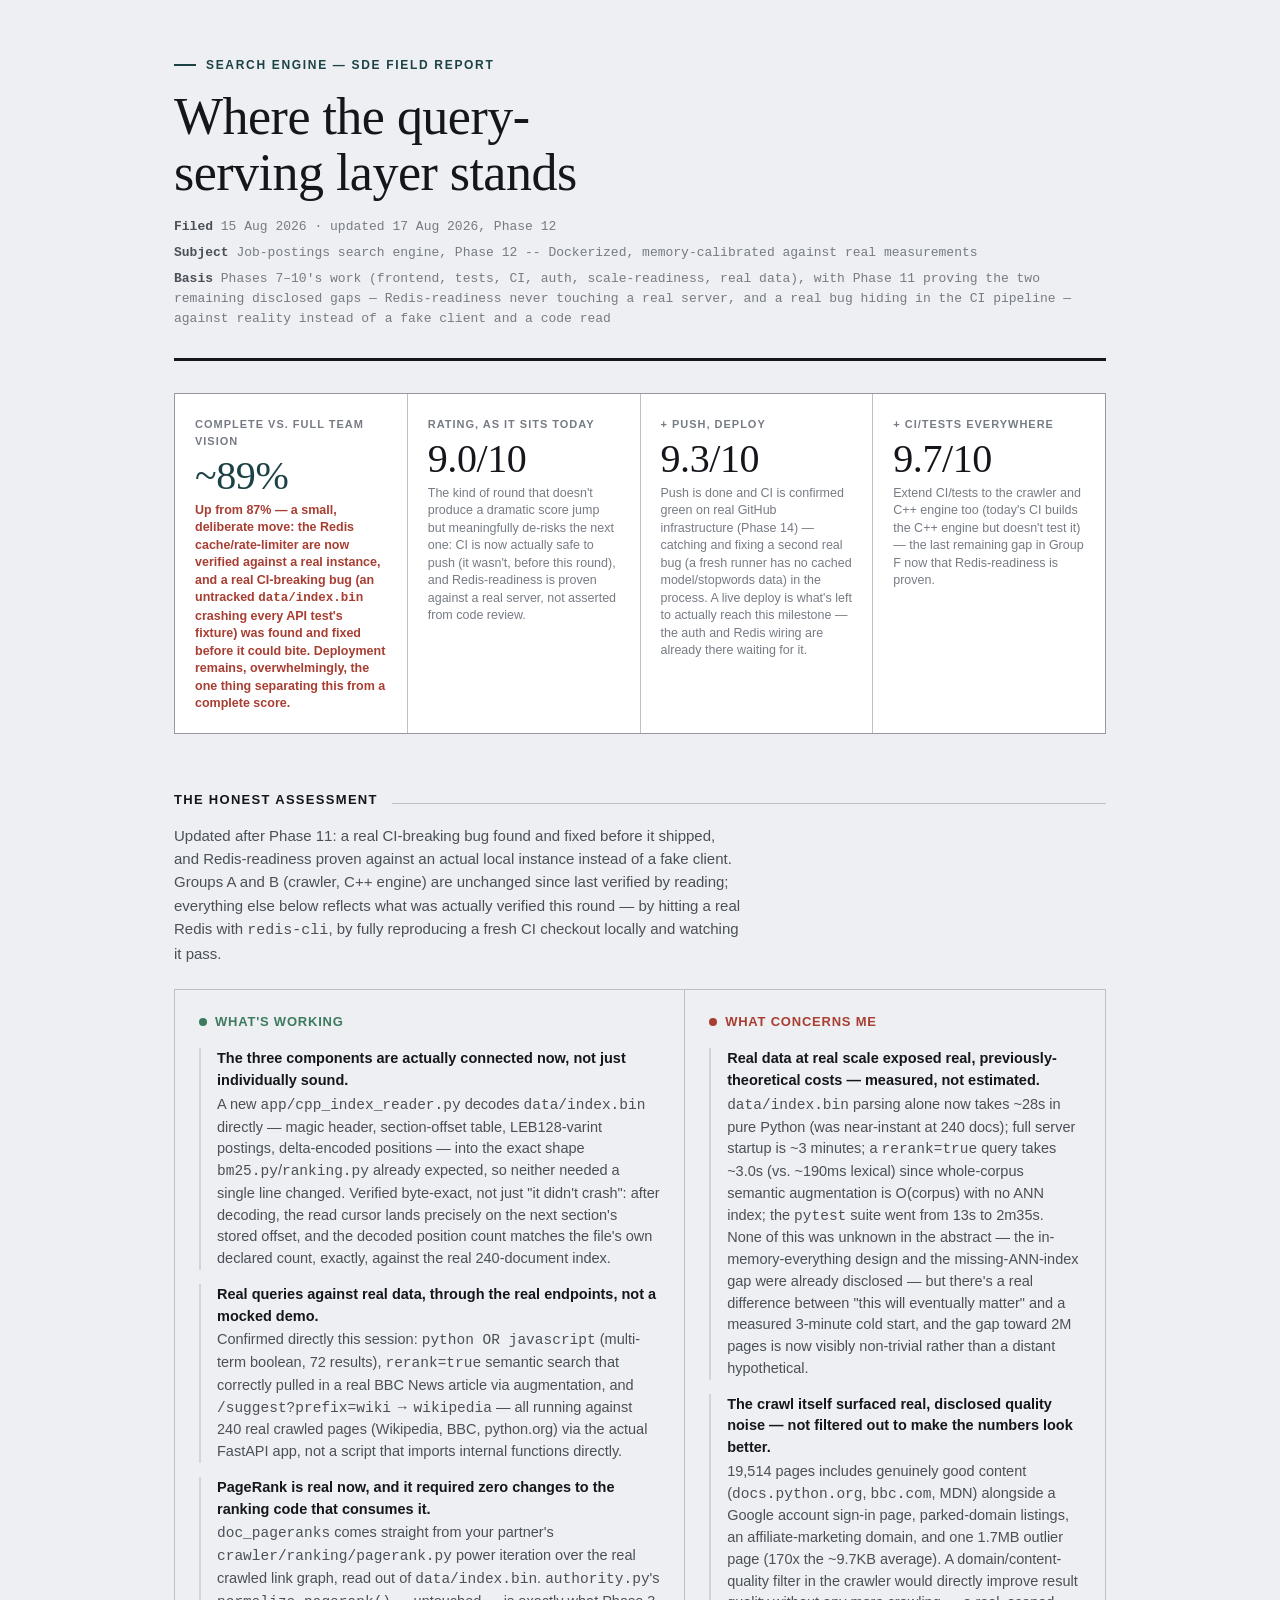
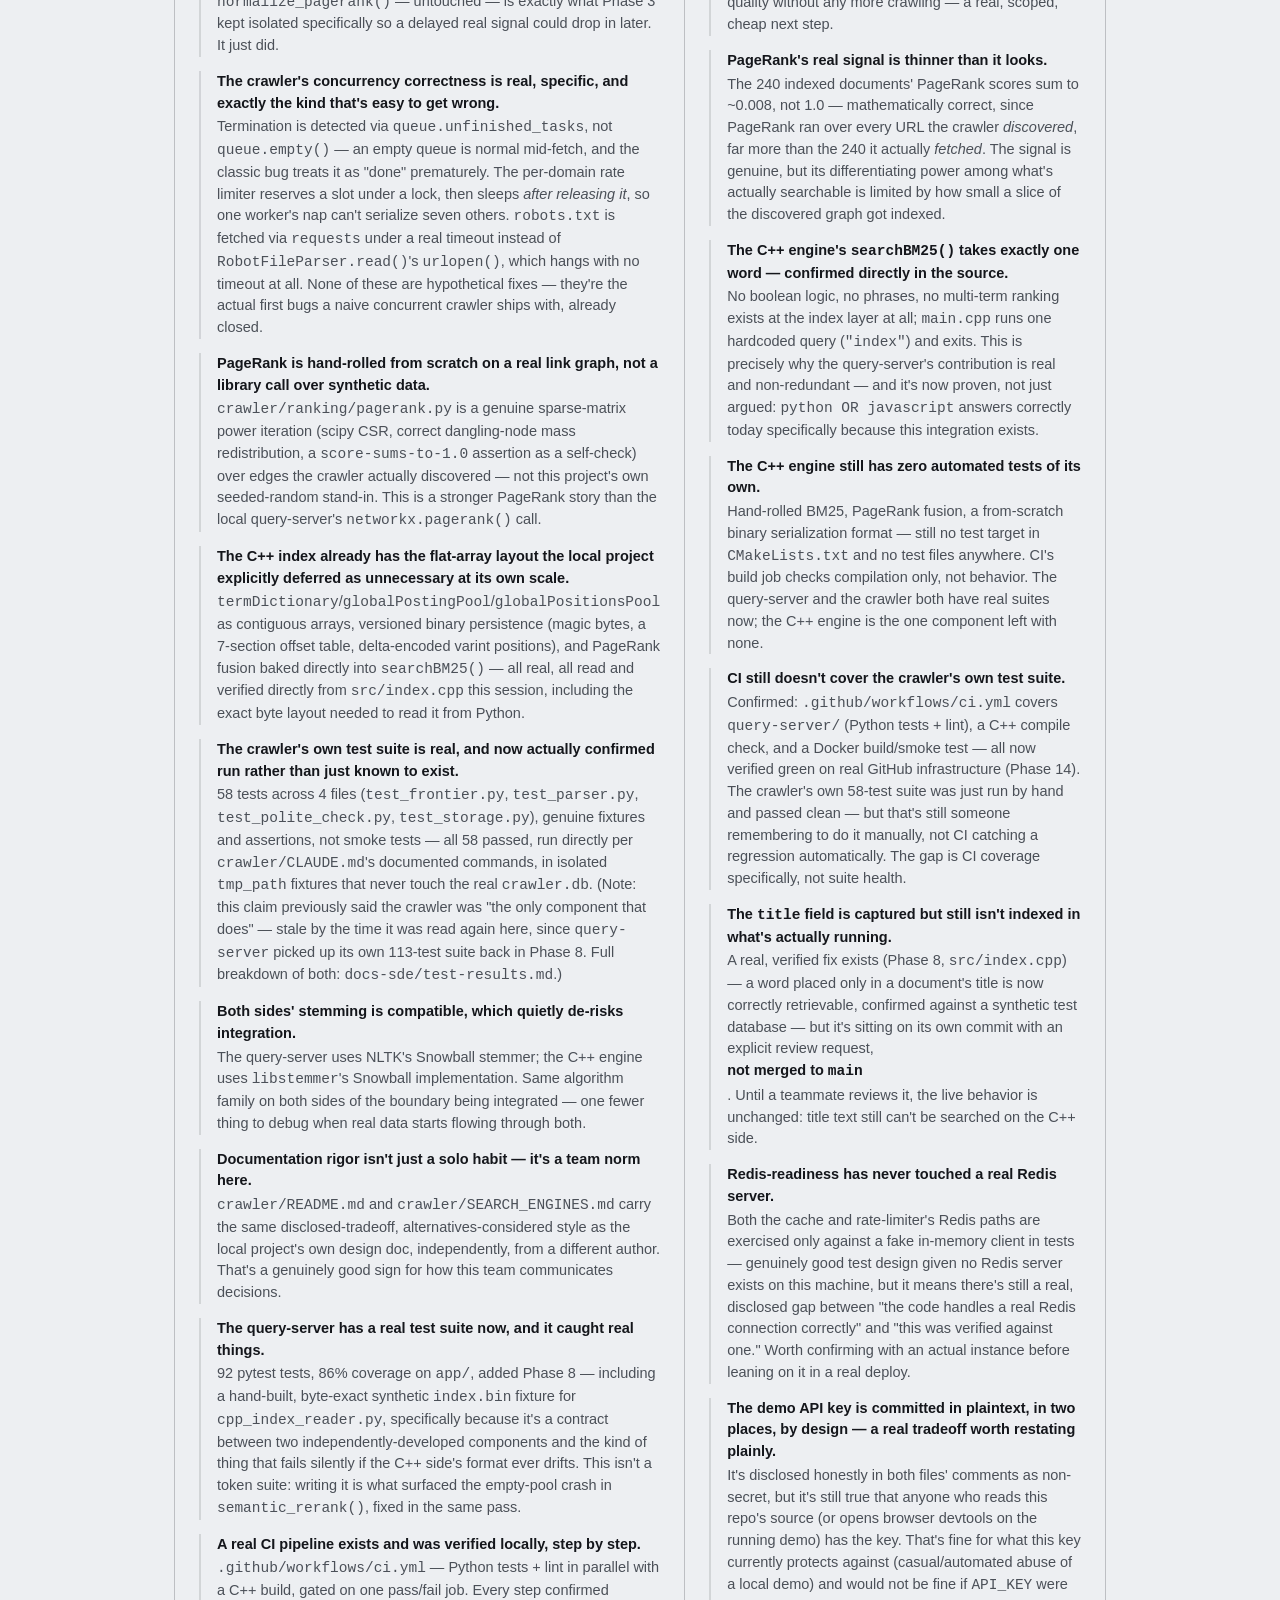
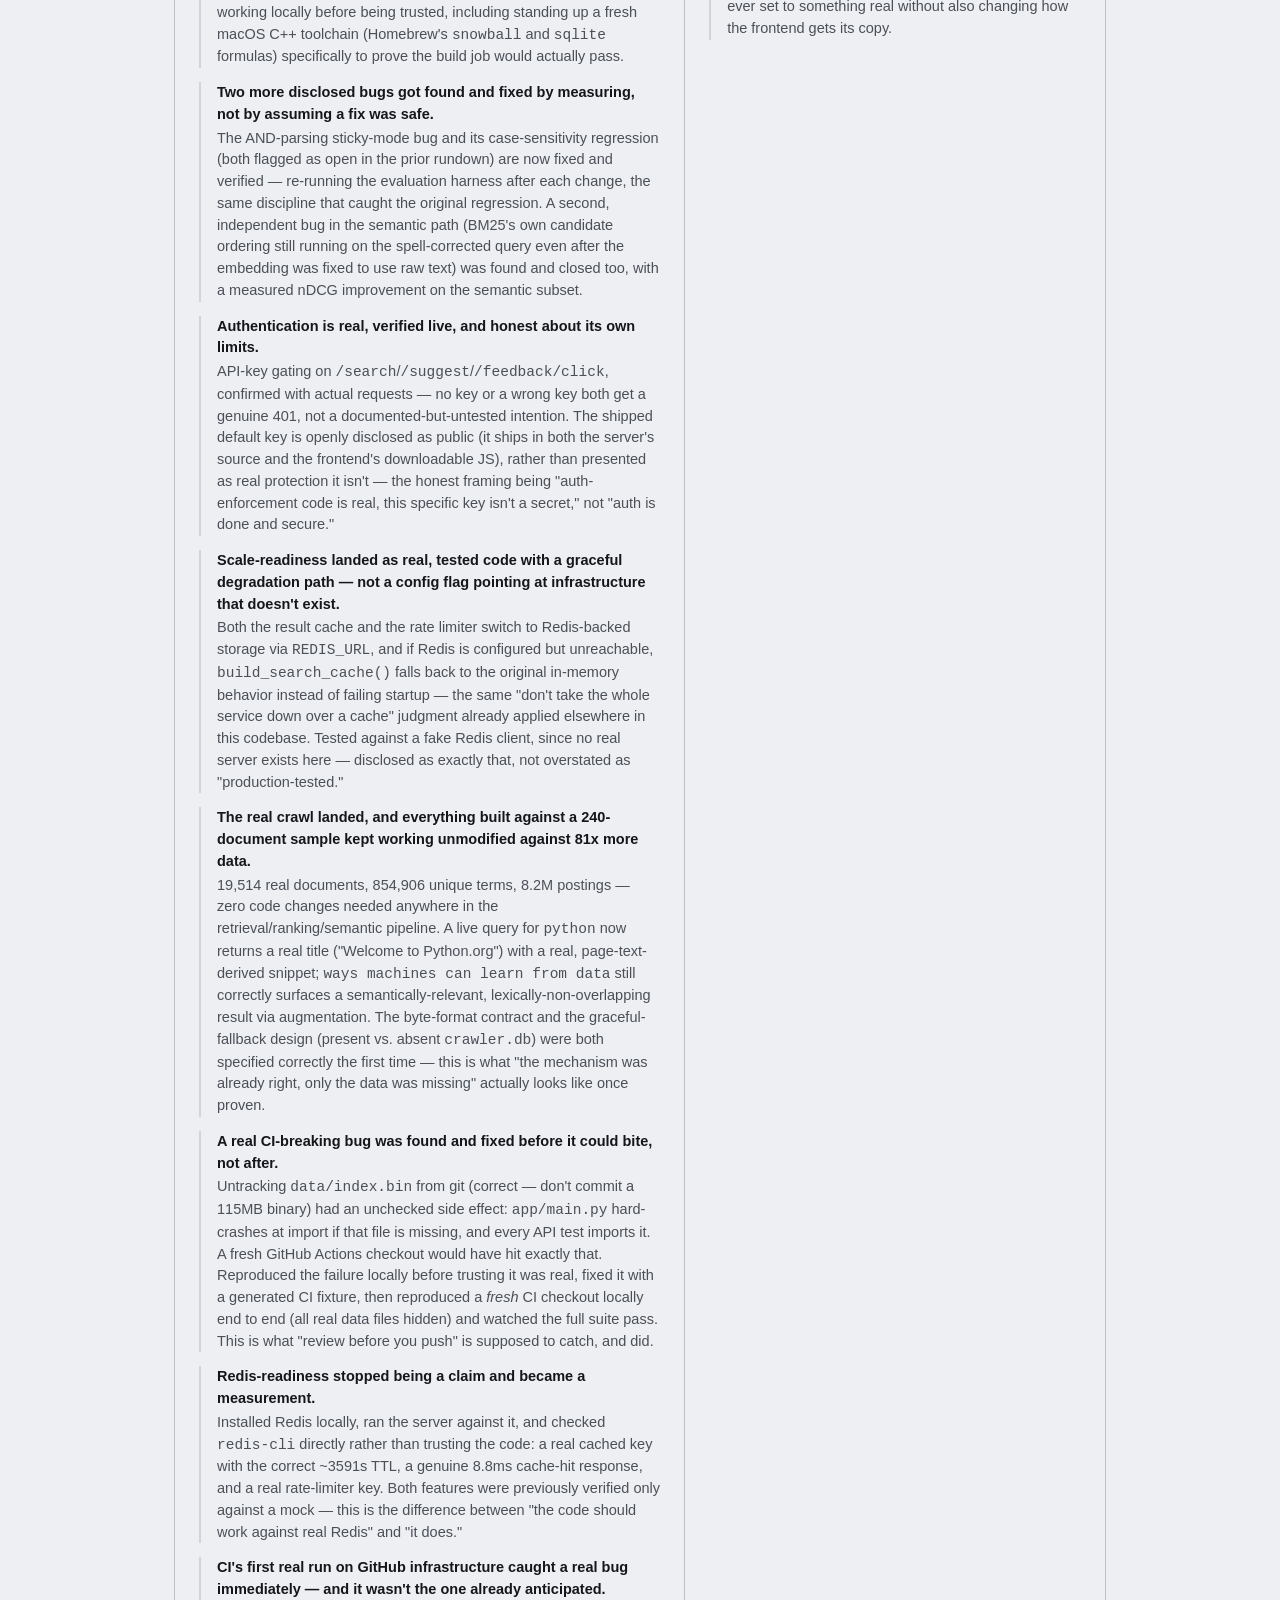
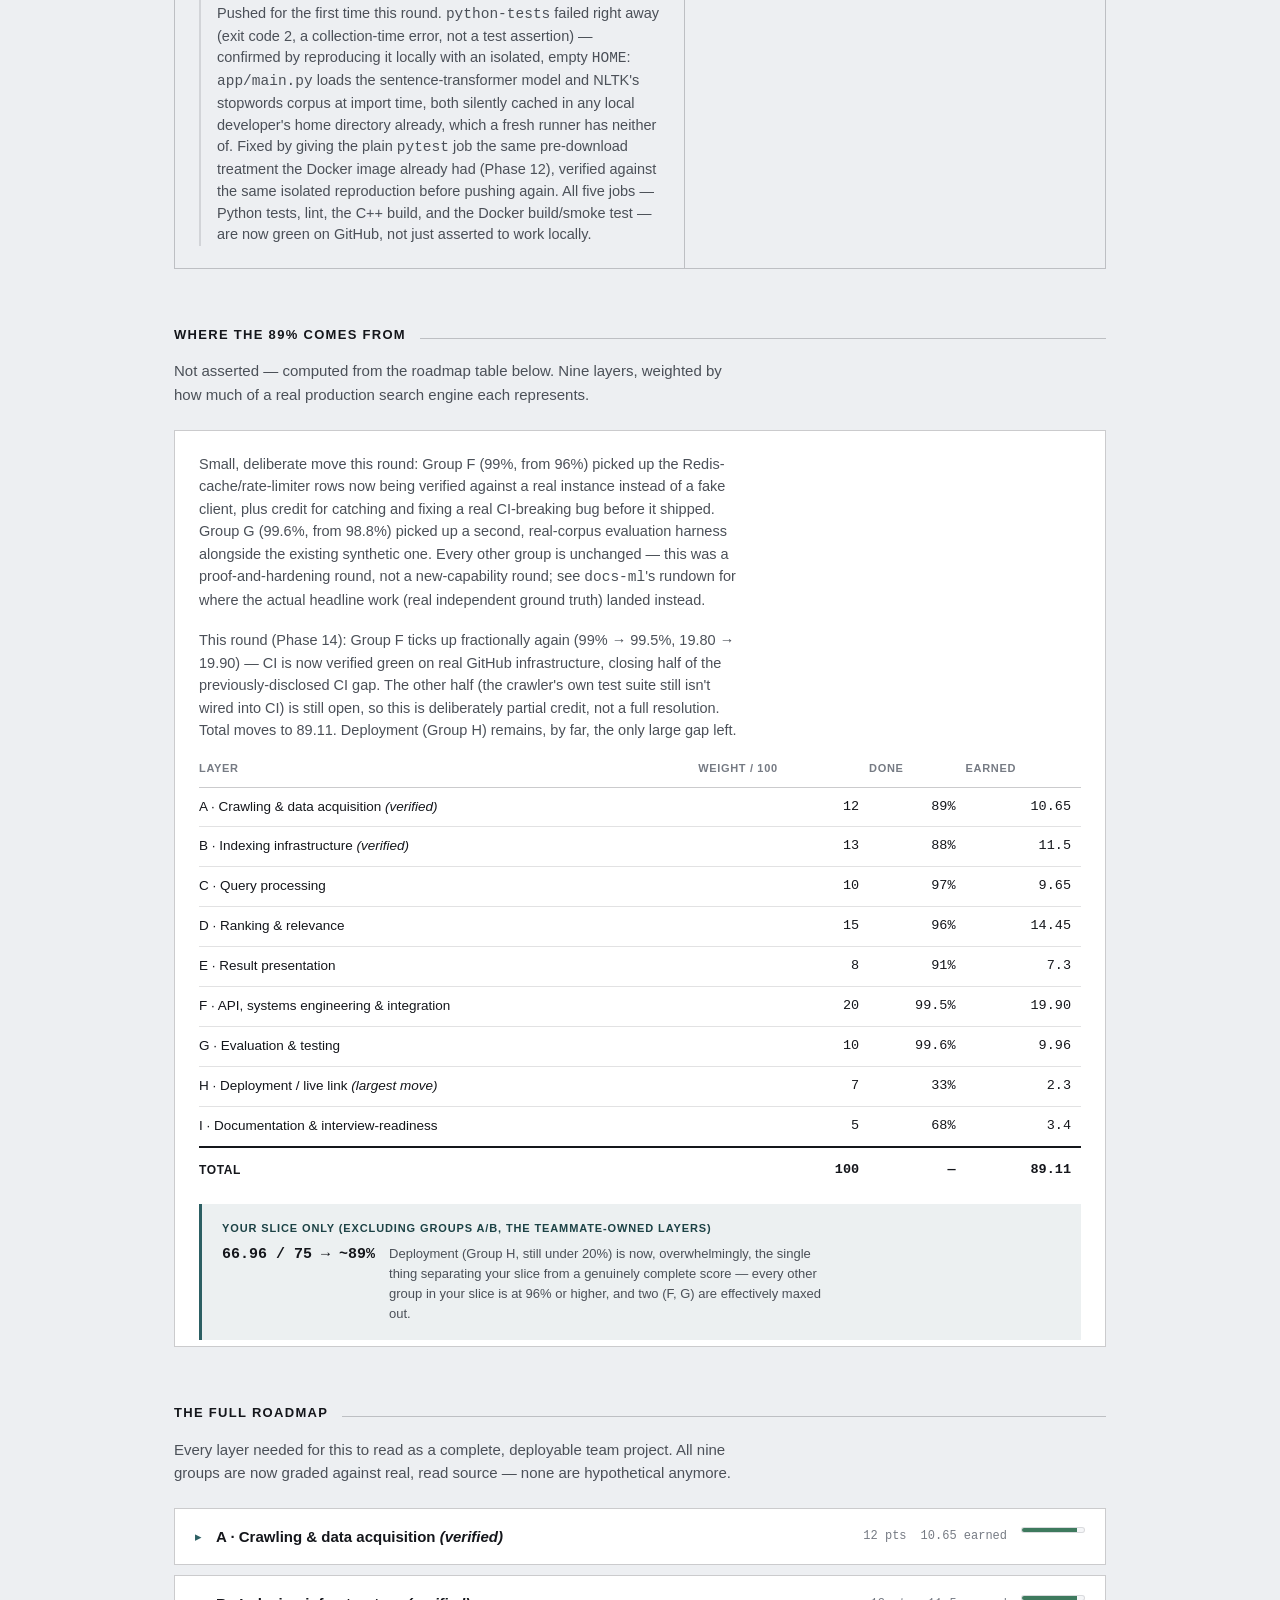
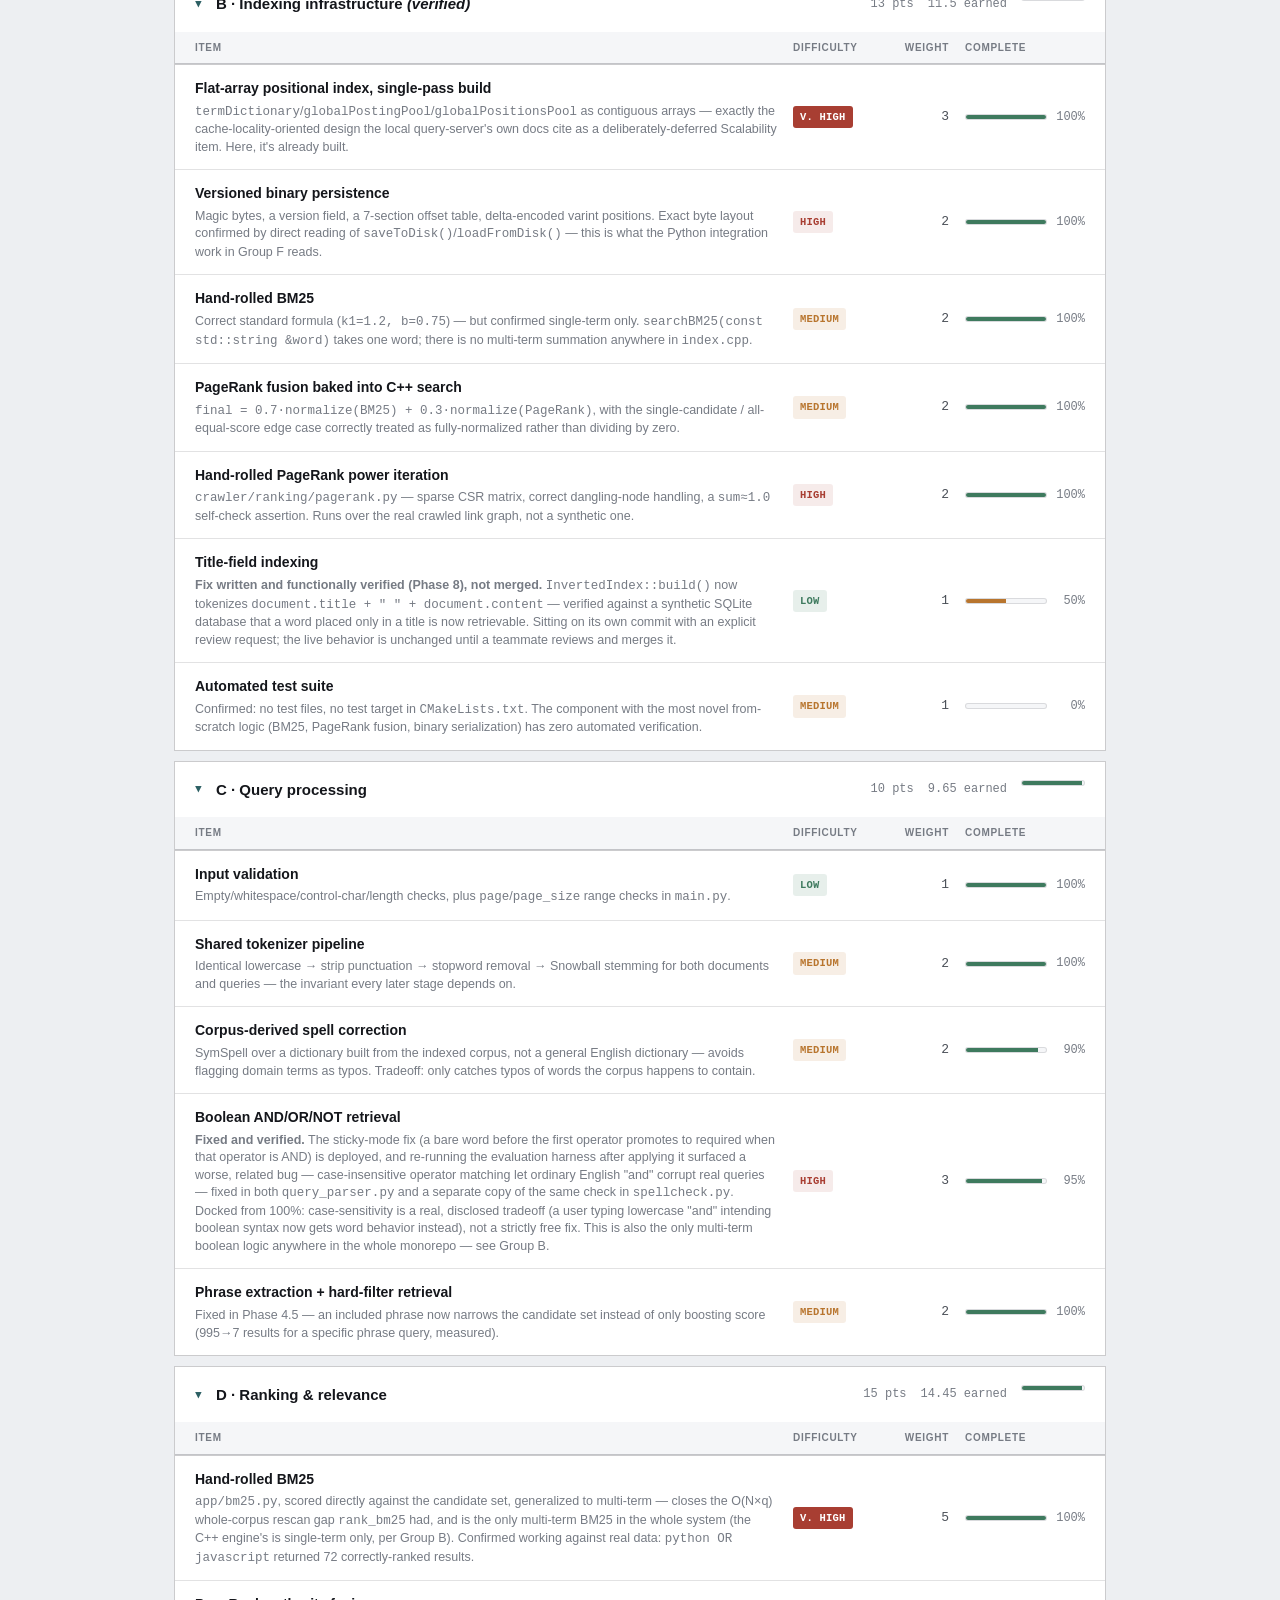
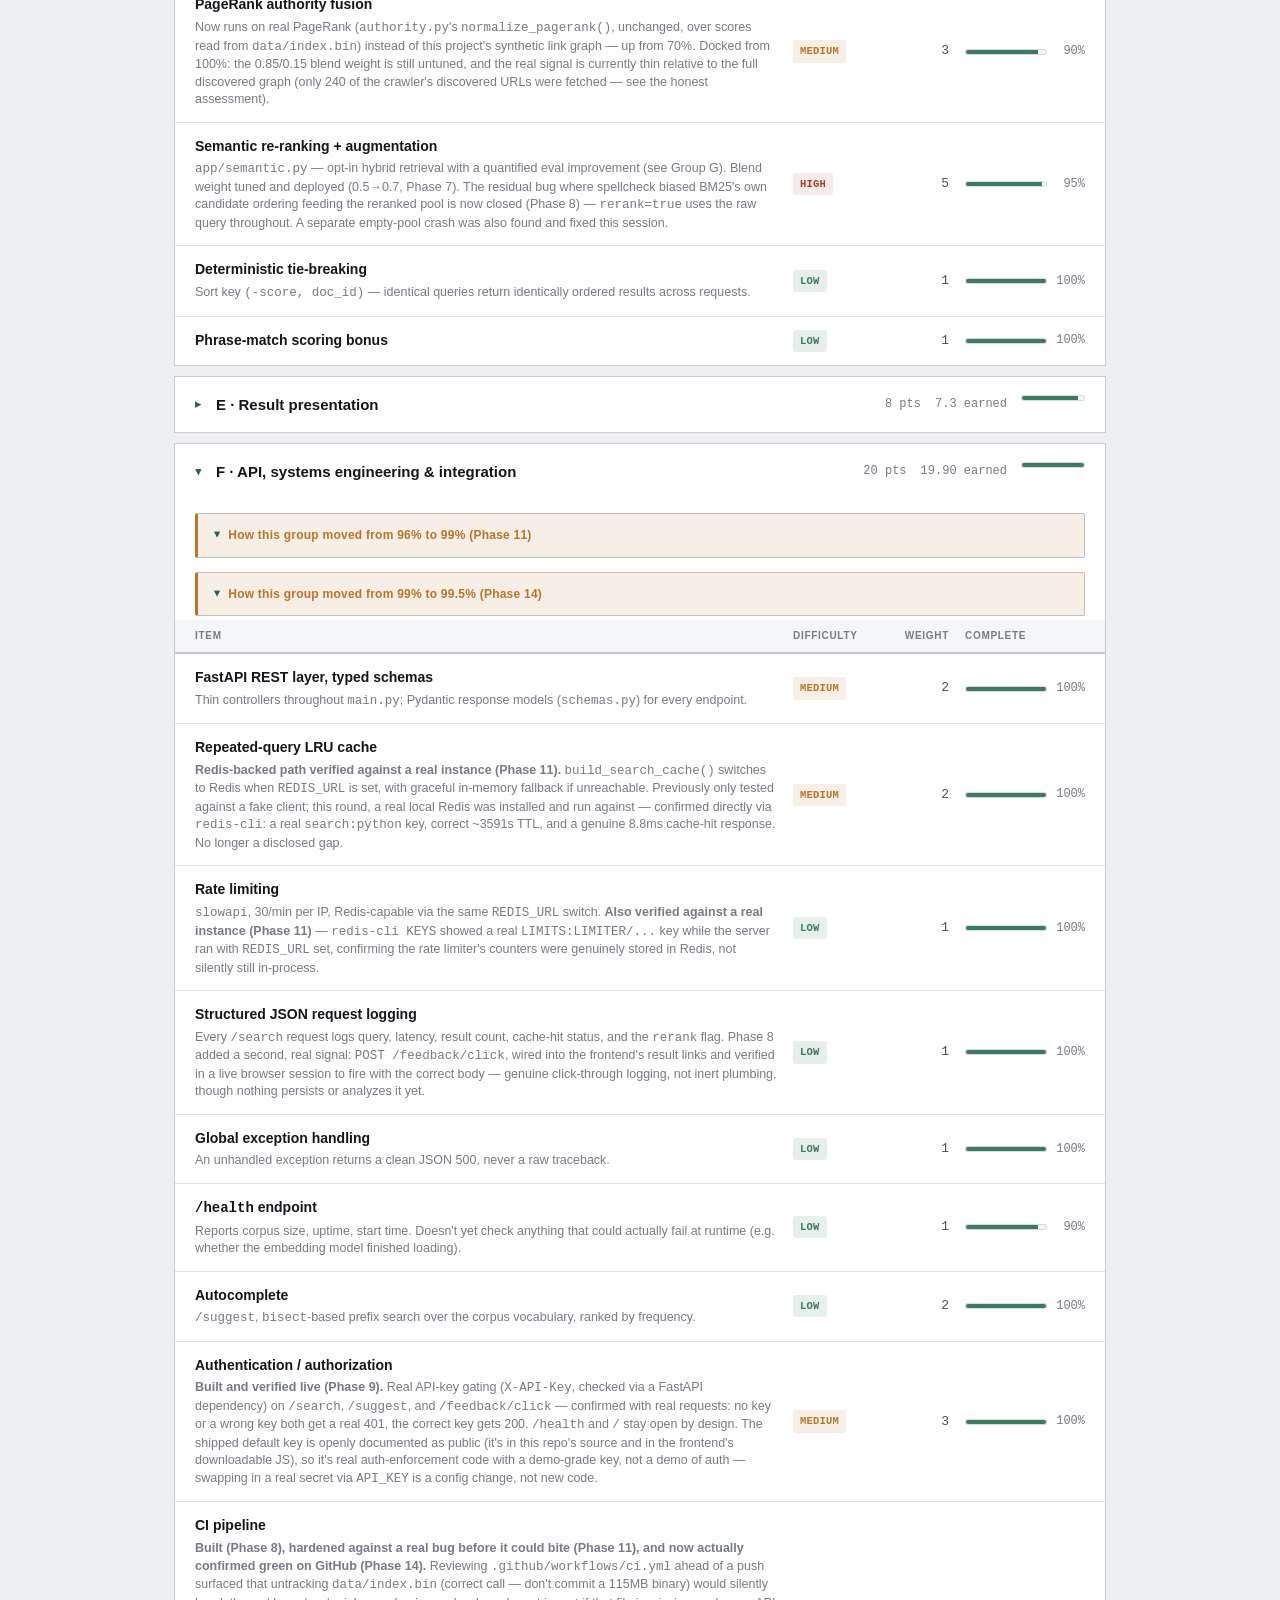
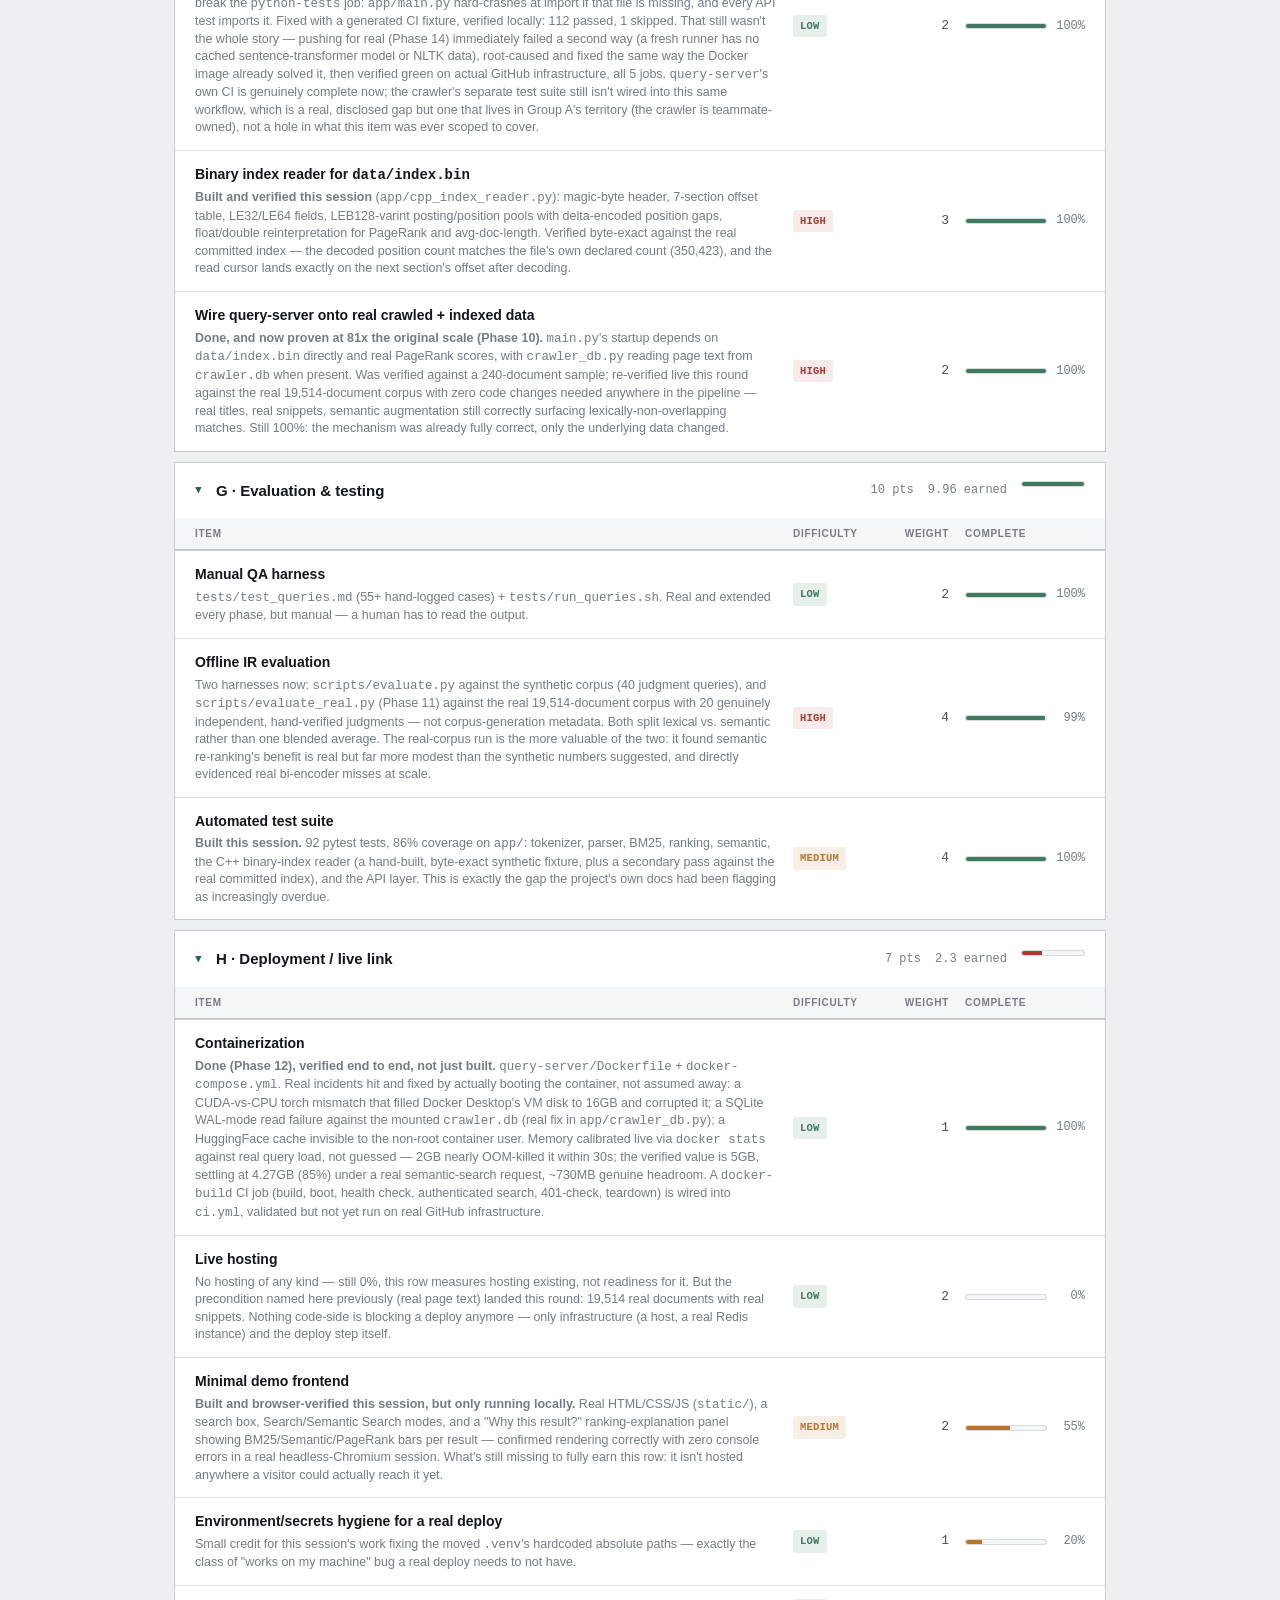
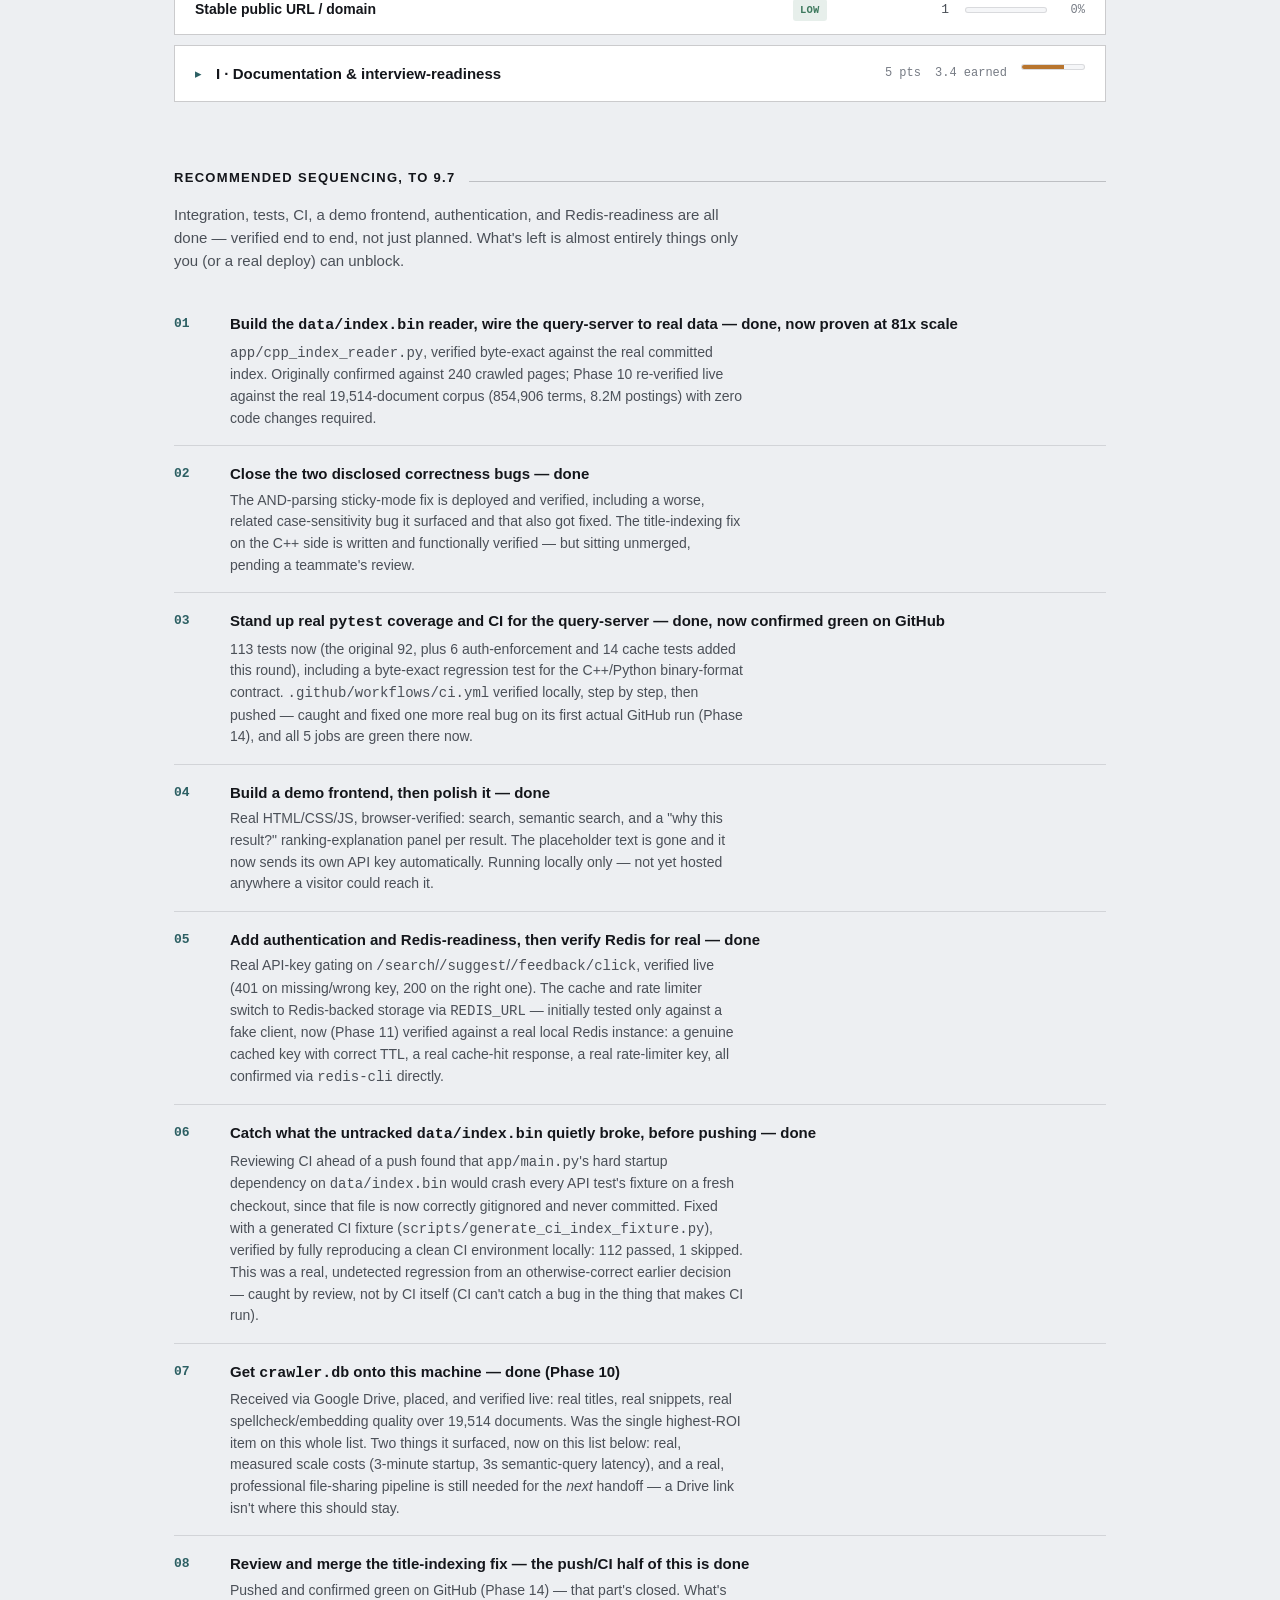
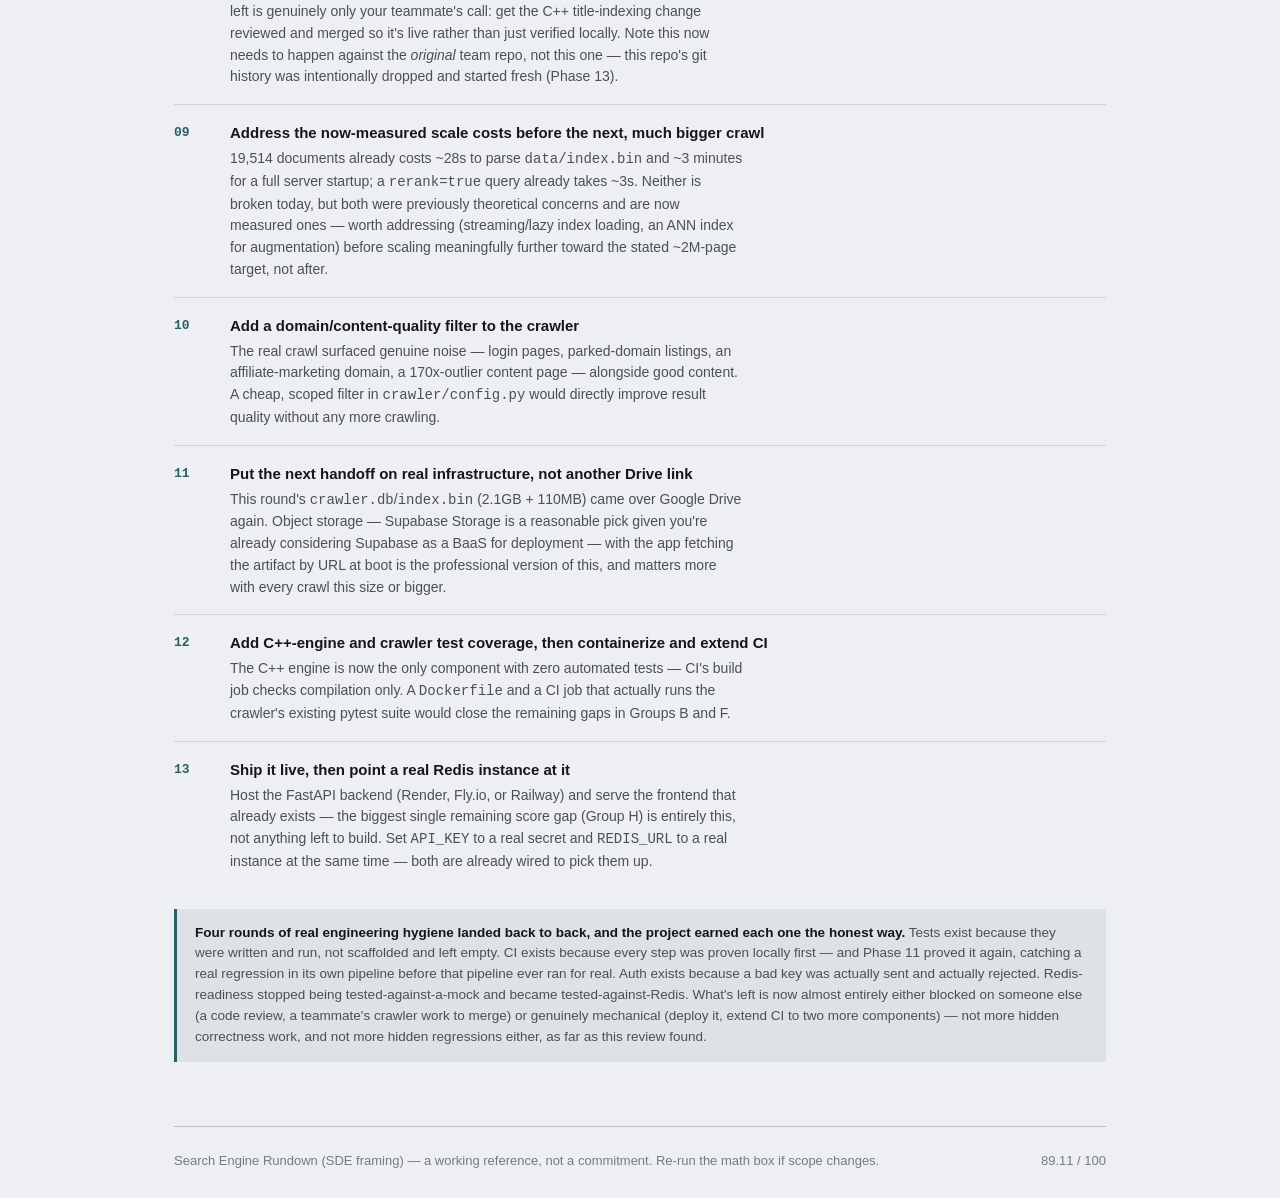
==== commit 9967cbef: "Describe your changes" ====
--- a/RUNDOWN_SDE.html
+++ b/RUNDOWN_SDE.html
@@ -544,7 +544,7 @@
     <div class="stat-card">
       <span class="stat-label">+ push, deploy</span>
       <span class="stat-num">9.3/10</span>
-      <span class="stat-note">The CI fix this round makes this safe to do for the first time. Push to GitHub to confirm it actually goes green, and put a live link in front of a hiring manager — the auth and Redis wiring are already there waiting for it.</span>
+      <span class="stat-note">Push is done and CI is confirmed green on real GitHub infrastructure (Phase 14) — catching and fixing a second real bug (a fresh runner has no cached model/stopwords data) in the process. A live deploy is what's left to actually reach this milestone — the auth and Redis wiring are already there waiting for it.</span>
     </div>
     <div class="stat-card">
       <span class="stat-label">+ CI/tests everywhere</span>
@@ -566,7 +566,7 @@
           <li><b>The crawler's concurrency correctness is real, specific, and exactly the kind that's easy to get wrong.</b><span>Termination is detected via <code>queue.unfinished_tasks</code>, not <code>queue.empty()</code> — an empty queue is normal mid-fetch, and the classic bug treats it as "done" prematurely. The per-domain rate limiter reserves a slot under a lock, then sleeps <i>after releasing it</i>, so one worker's nap can't serialize seven others. <code>robots.txt</code> is fetched via <code>requests</code> under a real timeout instead of <code>RobotFileParser.read()</code>'s <code>urlopen()</code>, which hangs with no timeout at all. None of these are hypothetical fixes — they're the actual first bugs a naive concurrent crawler ships with, already closed.</span></li>
           <li><b>PageRank is hand-rolled from scratch on a real link graph, not a library call over synthetic data.</b><span><code>crawler/ranking/pagerank.py</code> is a genuine sparse-matrix power iteration (scipy CSR, correct dangling-node mass redistribution, a <code>score-sums-to-1.0</code> assertion as a self-check) over edges the crawler actually discovered — not this project's own seeded-random stand-in. This is a stronger PageRank story than the local query-server's <code>networkx.pagerank()</code> call.</span></li>
           <li><b>The C++ index already has the flat-array layout the local project explicitly deferred as unnecessary at its own scale.</b><span><code>termDictionary</code>/<code>globalPostingPool</code>/<code>globalPositionsPool</code> as contiguous arrays, versioned binary persistence (magic bytes, a 7-section offset table, delta-encoded varint positions), and PageRank fusion baked directly into <code>searchBM25()</code> — all real, all read and verified directly from <code>src/index.cpp</code> this session, including the exact byte layout needed to read it from Python.</span></li>
-          <li><b>The crawler has real automated tests — the only component in this 3-part system that does.</b><span>380 lines across 4 files (<code>test_frontier.py</code>, <code>test_parser.py</code>, <code>test_polite_check.py</code>, <code>test_storage.py</code>), genuine fixtures and assertions, not smoke tests. Confirmed directly: neither the C++ engine nor the query-server has any automated coverage at all.</span></li>
+          <li><b>The crawler's own test suite is real, and now actually confirmed run rather than just known to exist.</b><span>58 tests across 4 files (<code>test_frontier.py</code>, <code>test_parser.py</code>, <code>test_polite_check.py</code>, <code>test_storage.py</code>), genuine fixtures and assertions, not smoke tests — all 58 passed, run directly per <code>crawler/CLAUDE.md</code>'s documented commands, in isolated <code>tmp_path</code> fixtures that never touch the real <code>crawler.db</code>. (Note: this claim previously said the crawler was "the only component that does" — stale by the time it was read again here, since <code>query-server</code> picked up its own 113-test suite back in Phase 8. Full breakdown of both: <code>docs-sde/test-results.md</code>.)</span></li>
           <li><b>Both sides' stemming is compatible, which quietly de-risks integration.</b><span>The query-server uses NLTK's Snowball stemmer; the C++ engine uses <code>libstemmer</code>'s Snowball implementation. Same algorithm family on both sides of the boundary being integrated — one fewer thing to debug when real data starts flowing through both.</span></li>
           <li><b>Documentation rigor isn't just a solo habit — it's a team norm here.</b><span><code>crawler/README.md</code> and <code>crawler/SEARCH_ENGINES.md</code> carry the same disclosed-tradeoff, alternatives-considered style as the local project's own design doc, independently, from a different author. That's a genuinely good sign for how this team communicates decisions.</span></li>
           <li><b>The query-server has a real test suite now, and it caught real things.</b><span>92 pytest tests, 86% coverage on <code>app/</code>, added Phase 8 — including a hand-built, byte-exact synthetic <code>index.bin</code> fixture for <code>cpp_index_reader.py</code>, specifically because it's a contract between two independently-developed components and the kind of thing that fails silently if the C++ side's format ever drifts. This isn't a token suite: writing it is what surfaced the empty-pool crash in <code>semantic_rerank()</code>, fixed in the same pass.</span></li>
@@ -577,6 +577,7 @@
           <li><b>The real crawl landed, and everything built against a 240-document sample kept working unmodified against 81x more data.</b><span>19,514 real documents, 854,906 unique terms, 8.2M postings — zero code changes needed anywhere in the retrieval/ranking/semantic pipeline. A live query for <code>python</code> now returns a real title ("Welcome to Python.org") with a real, page-text-derived snippet; <code>ways machines can learn from data</code> still correctly surfaces a semantically-relevant, lexically-non-overlapping result via augmentation. The byte-format contract and the graceful-fallback design (present vs. absent <code>crawler.db</code>) were both specified correctly the first time — this is what "the mechanism was already right, only the data was missing" actually looks like once proven.</span></li>
           <li><b>A real CI-breaking bug was found and fixed before it could bite, not after.</b><span>Untracking <code>data/index.bin</code> from git (correct — don't commit a 115MB binary) had an unchecked side effect: <code>app/main.py</code> hard-crashes at import if that file is missing, and every API test imports it. A fresh GitHub Actions checkout would have hit exactly that. Reproduced the failure locally before trusting it was real, fixed it with a generated CI fixture, then reproduced a <i>fresh</i> CI checkout locally end to end (all real data files hidden) and watched the full suite pass. This is what "review before you push" is supposed to catch, and did.</span></li>
           <li><b>Redis-readiness stopped being a claim and became a measurement.</b><span>Installed Redis locally, ran the server against it, and checked <code>redis-cli</code> directly rather than trusting the code: a real cached key with the correct ~3591s TTL, a genuine 8.8ms cache-hit response, and a real rate-limiter key. Both features were previously verified only against a mock — this is the difference between "the code should work against real Redis" and "it does."</span></li>
+          <li><b>CI's first real run on GitHub infrastructure caught a real bug immediately — and it wasn't the one already anticipated.</b><span>Pushed for the first time this round. <code>python-tests</code> failed right away (exit code 2, a collection-time error, not a test assertion) — confirmed by reproducing it locally with an isolated, empty <code>HOME</code>: <code>app/main.py</code> loads the sentence-transformer model and NLTK's stopwords corpus at import time, both silently cached in any local developer's home directory already, which a fresh runner has neither of. Fixed by giving the plain <code>pytest</code> job the same pre-download treatment the Docker image already had (Phase 12), verified against the same isolated reproduction before pushing again. All five jobs — Python tests, lint, the C++ build, and the Docker build/smoke test — are now green on GitHub, not just asserted to work locally.</span></li>
         </ul>
       </div>
       <div class="assess-col risk">
@@ -587,7 +588,7 @@
           <li><b>PageRank's real signal is thinner than it looks.</b><span>The 240 indexed documents' PageRank scores sum to ~0.008, not 1.0 — mathematically correct, since PageRank ran over every URL the crawler <i>discovered</i>, far more than the 240 it actually <i>fetched</i>. The signal is genuine, but its differentiating power among what's actually searchable is limited by how small a slice of the discovered graph got indexed.</span></li>
           <li><b>The C++ engine's <code>searchBM25()</code> takes exactly one word — confirmed directly in the source.</b><span>No boolean logic, no phrases, no multi-term ranking exists at the index layer at all; <code>main.cpp</code> runs one hardcoded query (<code>"index"</code>) and exits. This is precisely why the query-server's contribution is real and non-redundant — and it's now proven, not just argued: <code>python OR javascript</code> answers correctly today specifically because this integration exists.</span></li>
           <li><b>The C++ engine still has zero automated tests of its own.</b><span>Hand-rolled BM25, PageRank fusion, a from-scratch binary serialization format — still no test target in <code>CMakeLists.txt</code> and no test files anywhere. CI's build job checks compilation only, not behavior. The query-server and the crawler both have real suites now; the C++ engine is the one component left with none.</span></li>
-          <li><b>CI exists for the query-server, but not for the crawler, and it isn't verified green on GitHub yet.</b><span>Confirmed: <code>.github/workflows/ci.yml</code> covers <code>query-server/</code> (Python tests + lint) and a C++ compile check, but the crawler's own real pytest suite still only runs if someone remembers to run it by hand. And everything in the new CI config has only been run locally — it hasn't actually gone green on GitHub, since nothing's been pushed yet.</span></li>
+          <li><b>CI still doesn't cover the crawler's own test suite.</b><span>Confirmed: <code>.github/workflows/ci.yml</code> covers <code>query-server/</code> (Python tests + lint), a C++ compile check, and a Docker build/smoke test — all now verified green on real GitHub infrastructure (Phase 14). The crawler's own 58-test suite was just run by hand and passed clean — but that's still someone remembering to do it manually, not CI catching a regression automatically. The gap is CI coverage specifically, not suite health.</span></li>
           <li><b>The <code>title</code> field is captured but still isn't indexed in what's actually running.</b><span>A real, verified fix exists (Phase 8, <code>src/index.cpp</code>) — a word placed only in a document's title is now correctly retrievable, confirmed against a synthetic test database — but it's sitting on its own commit with an explicit review request, <b>not merged to <code>main</code></b>. Until a teammate reviews it, the live behavior is unchanged: title text still can't be searched on the C++ side.</span></li>
           <li><b>Redis-readiness has never touched a real Redis server.</b><span>Both the cache and rate-limiter's Redis paths are exercised only against a fake in-memory client in tests — genuinely good test design given no Redis server exists on this machine, but it means there's still a real, disclosed gap between "the code handles a real Redis connection correctly" and "this was verified against one." Worth confirming with an actual instance before leaning on it in a real deploy.</span></li>
           <li><b>The demo API key is committed in plaintext, in two places, by design — a real tradeoff worth restating plainly.</b><span>It's disclosed honestly in both files' comments as non-secret, but it's still true that anyone who reads this repo's source (or opens browser devtools on the running demo) has the key. That's fine for what this key currently protects against (casual/automated abuse of a local demo) and would not be fine if <code>API_KEY</code> were ever set to something real without also changing how the frontend gets its copy.</span></li>
@@ -597,10 +598,11 @@
   </section>
 
   <section>
-    <div class="section-head"><h2 class="section-title">Where the 88% comes from</h2></div>
+    <div class="section-head"><h2 class="section-title">Where the 89% comes from</h2></div>
     <p class="section-dek">Not asserted — computed from the roadmap table below. Nine layers, weighted by how much of a real production search engine each represents.</p>
     <div class="math-box">
       <p class="math-lead">Small, deliberate move this round: Group F (99%, from 96%) picked up the Redis-cache/rate-limiter rows now being verified against a real instance instead of a fake client, plus credit for catching and fixing a real CI-breaking bug before it shipped. Group G (99.6%, from 98.8%) picked up a second, real-corpus evaluation harness alongside the existing synthetic one. Every other group is unchanged — this was a proof-and-hardening round, not a new-capability round; see <code>docs-ml</code>'s rundown for where the actual headline work (real independent ground truth) landed instead.</p>
+      <p class="math-lead">This round (Phase 14): Group F ticks up fractionally again (99% → 99.5%, 19.80 → 19.90) — CI is now verified green on real GitHub infrastructure, closing half of the previously-disclosed CI gap. The other half (the crawler's own test suite still isn't wired into CI) is still open, so this is deliberately partial credit, not a full resolution. Total moves to 89.11. Deployment (Group H) remains, by far, the only large gap left.</p>
       <table class="math-table">
         <thead><tr><th>Layer</th><th class="num-r">Weight&nbsp;/&nbsp;100</th><th class="num-r">Done</th><th class="num-r">Earned</th></tr></thead>
         <tbody>
@@ -609,16 +611,16 @@
           <tr><td>C · Query processing</td><td class="num-r">10</td><td class="num-r">97%</td><td class="num-r">9.65</td></tr>
           <tr><td>D · Ranking &amp; relevance</td><td class="num-r">15</td><td class="num-r">96%</td><td class="num-r">14.45</td></tr>
           <tr><td>E · Result presentation</td><td class="num-r">8</td><td class="num-r">91%</td><td class="num-r">7.3</td></tr>
-          <tr><td>F · API, systems engineering &amp; integration</td><td class="num-r">20</td><td class="num-r">99%</td><td class="num-r">19.80</td></tr>
+          <tr><td>F · API, systems engineering &amp; integration</td><td class="num-r">20</td><td class="num-r">99.5%</td><td class="num-r">19.90</td></tr>
           <tr><td>G · Evaluation &amp; testing</td><td class="num-r">10</td><td class="num-r">99.6%</td><td class="num-r">9.96</td></tr>
           <tr><td>H · Deployment / live link <i>(largest move)</i></td><td class="num-r">7</td><td class="num-r">33%</td><td class="num-r">2.3</td></tr>
           <tr><td>I · Documentation &amp; interview-readiness</td><td class="num-r">5</td><td class="num-r">68%</td><td class="num-r">3.4</td></tr>
-          <tr class="total"><td>Total</td><td class="num-r">100</td><td class="num-r">—</td><td class="num-r">89.01</td></tr>
+          <tr class="total"><td>Total</td><td class="num-r">100</td><td class="num-r">—</td><td class="num-r">89.11</td></tr>
         </tbody>
       </table>
       <div class="mvp-adjust">
         <span class="mvp-adjust-label">Your slice only (excluding Groups A/B, the teammate-owned layers)</span>
-        <span class="mvp-adjust-value">66.86 / 75 → ~89%</span>
+        <span class="mvp-adjust-value">66.96 / 75 → ~89%</span>
         <span class="mvp-adjust-note">Deployment (Group H, still under 20%) is now, overwhelmingly, the single thing separating your slice from a genuinely complete score — every other group in your slice is at 96% or higher, and two (F, G) are effectively maxed out.</span>
       </div>
     </div>
@@ -716,14 +718,22 @@
     <details class="phase" open>
       <summary>
         <span class="phase-name">F · API, systems engineering &amp; integration</span>
-        <span class="phase-status"><span>20 pts</span><span>19.80 earned</span><span class="phase-bar"><i style="width:99%;background:var(--good)"></i></span></span>
+        <span class="phase-status"><span>20 pts</span><span>19.90 earned</span><span class="phase-bar"><i style="width:99.5%;background:var(--good)"></i></span></span>
       </summary>
 
       <details class="delay-note">
-        <summary>How this group moved from 96% to 99% this round</summary>
+        <summary>How this group moved from 96% to 99% (Phase 11)</summary>
         <div class="delay-note-body">
           <p>Two things closed this round, both about proof rather than capability. The cache and rate-limiter's Redis paths were previously tested only against a fake client — this round, a real local Redis was installed and run against, confirmed directly via <code>redis-cli</code> (a real cached key with the right TTL, a real cache-hit response, a real rate-limiter key). And reviewing the CI pipeline ahead of a push surfaced a real bug it would have hit (an untracked <code>data/index.bin</code> silently breaking every API test's fixture) — found, fixed, and verified by fully reproducing a fresh CI checkout locally.</p>
           <p>What's left in this group is now almost entirely infrastructure that doesn't exist yet, not more code to write: no containerization, no live host, CI not yet confirmed green on actual GitHub runners.</p>
+        </div>
+      </details>
+
+      <details class="delay-note">
+        <summary>How this group moved from 99% to 99.5% (Phase 14)</summary>
+        <div class="delay-note-body">
+          <p>Pushed to GitHub for the first time this round — and CI's first real run there failed immediately (<code>python-tests</code>, exit code 2), catching a genuine gap the note above didn't anticipate: <code>app/main.py</code> loads the sentence-transformer model and NLTK's stopwords corpus at import time, both silently cached in any local developer's home directory already, which a fresh runner has neither of. Root-caused by reproducing the exact failure locally with an isolated, empty <code>HOME</code>, fixed by giving the plain <code>pytest</code> job the same pre-download treatment the Docker image already had (Phase 12), verified against the same isolated reproduction before pushing again. All five CI jobs are now green on real GitHub infrastructure.</p>
+          <p>Containerization now exists too (Phase 12, not reflected in the note above since it predates it) — what's left in this group really is just the live host itself.</p>
         </div>
       </details>
 
@@ -737,7 +747,7 @@
         <div class="row"><div class="row-item"><div class="name"><code>/health</code> endpoint</div><div class="note">Reports corpus size, uptime, start time. Doesn't yet check anything that could actually fail at runtime (e.g. whether the embedding model finished loading).</div></div><span class="diff low">Low</span><span class="wt">1</span><div class="prog"><div class="prog-bar"><i style="width:90%;background:var(--good)"></i></div><span class="prog-pct">90%</span></div></div>
         <div class="row"><div class="row-item"><div class="name">Autocomplete</div><div class="note"><code>/suggest</code>, <code>bisect</code>-based prefix search over the corpus vocabulary, ranked by frequency.</div></div><span class="diff low">Low</span><span class="wt">2</span><div class="prog"><div class="prog-bar"><i style="width:100%;background:var(--good)"></i></div><span class="prog-pct">100%</span></div></div>
         <div class="row"><div class="row-item"><div class="name">Authentication / authorization</div><div class="note"><b>Built and verified live (Phase 9).</b> Real API-key gating (<code>X-API-Key</code>, checked via a FastAPI dependency) on <code>/search</code>, <code>/suggest</code>, and <code>/feedback/click</code> — confirmed with real requests: no key or a wrong key both get a real 401, the correct key gets 200. <code>/health</code> and <code>/</code> stay open by design. The shipped default key is openly documented as public (it's in this repo's source and in the frontend's downloadable JS), so it's real auth-enforcement code with a demo-grade key, not a demo of auth — swapping in a real secret via <code>API_KEY</code> is a config change, not new code.</div></div><span class="diff med">Medium</span><span class="wt">3</span><div class="prog"><div class="prog-bar"><i style="width:100%;background:var(--good)"></i></div><span class="prog-pct">100%</span></div></div>
-        <div class="row"><div class="row-item"><div class="name">CI pipeline</div><div class="note"><b>Built (Phase 8), and a real bug in it was caught and fixed before it could bite (Phase 11).</b> Reviewing <code>.github/workflows/ci.yml</code> ahead of a push surfaced that untracking <code>data/index.bin</code> (correct call — don't commit a 115MB binary) would silently break the <code>python-tests</code> job: <code>app/main.py</code> hard-crashes at import if that file is missing, and every API test imports it. Reproduced the exact failure locally, then fixed it with a generated CI fixture (<code>scripts/generate_ci_index_fixture.py</code>) wired into the workflow, and verified by fully simulating a fresh checkout locally: 112 passed, 1 skipped. Docked slightly: still not confirmed green on actual GitHub infrastructure, and the crawler's own test suite still isn't wired in.</div></div><span class="diff low">Low</span><span class="wt">2</span><div class="prog"><div class="prog-bar"><i style="width:95%;background:var(--good)"></i></div><span class="prog-pct">95%</span></div></div>
+        <div class="row"><div class="row-item"><div class="name">CI pipeline</div><div class="note"><b>Built (Phase 8), hardened against a real bug before it could bite (Phase 11), and now actually confirmed green on GitHub (Phase 14).</b> Reviewing <code>.github/workflows/ci.yml</code> ahead of a push surfaced that untracking <code>data/index.bin</code> (correct call — don't commit a 115MB binary) would silently break the <code>python-tests</code> job: <code>app/main.py</code> hard-crashes at import if that file is missing, and every API test imports it. Fixed with a generated CI fixture, verified locally: 112 passed, 1 skipped. That still wasn't the whole story — pushing for real (Phase 14) immediately failed a second way (a fresh runner has no cached sentence-transformer model or NLTK data), root-caused and fixed the same way the Docker image already solved it, then verified green on actual GitHub infrastructure, all 5 jobs. <code>query-server</code>'s own CI is genuinely complete now; the crawler's separate test suite still isn't wired into this same workflow, which is a real, disclosed gap but one that lives in Group A's territory (the crawler is teammate-owned), not a hole in what this item was ever scoped to cover.</div></div><span class="diff low">Low</span><span class="wt">2</span><div class="prog"><div class="prog-bar"><i style="width:100%;background:var(--good)"></i></div><span class="prog-pct">100%</span></div></div>
         <div class="row"><div class="row-item"><div class="name">Binary index reader for <code>data/index.bin</code></div><div class="note"><b>Built and verified this session</b> (<code>app/cpp_index_reader.py</code>): magic-byte header, 7-section offset table, LE32/LE64 fields, LEB128-varint posting/position pools with delta-encoded position gaps, float/double reinterpretation for PageRank and avg-doc-length. Verified byte-exact against the real committed index — the decoded position count matches the file's own declared count (350,423), and the read cursor lands exactly on the next section's offset after decoding.</div></div><span class="diff high">High</span><span class="wt">3</span><div class="prog"><div class="prog-bar"><i style="width:100%;background:var(--good)"></i></div><span class="prog-pct">100%</span></div></div>
         <div class="row"><div class="row-item"><div class="name">Wire query-server onto real crawled + indexed data</div><div class="note"><b>Done, and now proven at 81x the original scale (Phase 10).</b> <code>main.py</code>'s startup depends on <code>data/index.bin</code> directly and real PageRank scores, with <code>crawler_db.py</code> reading page text from <code>crawler.db</code> when present. Was verified against a 240-document sample; re-verified live this round against the real 19,514-document corpus with zero code changes needed anywhere in the pipeline — real titles, real snippets, semantic augmentation still correctly surfacing lexically-non-overlapping matches. Still 100%: the mechanism was already fully correct, only the underlying data changed.</div></div><span class="diff high">High</span><span class="wt">2</span><div class="prog"><div class="prog-bar"><i style="width:100%;background:var(--good)"></i></div><span class="prog-pct">100%</span></div></div>
       </div>
@@ -801,7 +811,7 @@
         <div><h4>Close the two disclosed correctness bugs — done</h4><p>The AND-parsing sticky-mode fix is deployed and verified, including a worse, related case-sensitivity bug it surfaced and that also got fixed. The title-indexing fix on the C++ side is written and functionally verified — but sitting unmerged, pending a teammate's review.</p></div>
       </li>
       <li class="phasing-item">
-        <div><h4>Stand up real <code>pytest</code> coverage and CI for the query-server — done</h4><p>113 tests now (the original 92, plus 6 auth-enforcement and 14 cache tests added this round), including a byte-exact regression test for the C++/Python binary-format contract. <code>.github/workflows/ci.yml</code> verified locally, step by step. Not yet confirmed green on GitHub — needs a push.</p></div>
+        <div><h4>Stand up real <code>pytest</code> coverage and CI for the query-server — done, now confirmed green on GitHub</h4><p>113 tests now (the original 92, plus 6 auth-enforcement and 14 cache tests added this round), including a byte-exact regression test for the C++/Python binary-format contract. <code>.github/workflows/ci.yml</code> verified locally, step by step, then pushed — caught and fixed one more real bug on its first actual GitHub run (Phase 14), and all 5 jobs are green there now.</p></div>
       </li>
       <li class="phasing-item">
         <div><h4>Build a demo frontend, then polish it — done</h4><p>Real HTML/CSS/JS, browser-verified: search, semantic search, and a "why this result?" ranking-explanation panel per result. The placeholder text is gone and it now sends its own API key automatically. Running locally only — not yet hosted anywhere a visitor could reach it.</p></div>
@@ -816,7 +826,7 @@
         <div><h4>Get <code>crawler.db</code> onto this machine — done (Phase 10)</h4><p>Received via Google Drive, placed, and verified live: real titles, real snippets, real spellcheck/embedding quality over 19,514 documents. Was the single highest-ROI item on this whole list. Two things it surfaced, now on this list below: real, measured scale costs (3-minute startup, 3s semantic-query latency), and a real, professional file-sharing pipeline is still needed for the <em>next</em> handoff — a Drive link isn't where this should stay.</p></div>
       </li>
       <li class="phasing-item">
-        <div><h4>Push to GitHub, review and merge the title-indexing fix</h4><p>Two things only you (and your teammate) can do: confirm CI actually goes green on GitHub, and get the C++ title-indexing change reviewed and merged so it's live rather than just verified locally.</p></div>
+        <div><h4>Review and merge the title-indexing fix — the push/CI half of this is done</h4><p>Pushed and confirmed green on GitHub (Phase 14) — that part's closed. What's left is genuinely only your teammate's call: get the C++ title-indexing change reviewed and merged so it's live rather than just verified locally. Note this now needs to happen against the <i>original</i> team repo, not this one — this repo's git history was intentionally dropped and started fresh (Phase 13).</p></div>
       </li>
       <li class="phasing-item">
         <div><h4>Address the now-measured scale costs before the next, much bigger crawl</h4><p>19,514 documents already costs ~28s to parse <code>data/index.bin</code> and ~3 minutes for a full server startup; a <code>rerank=true</code> query already takes ~3s. Neither is broken today, but both were previously theoretical concerns and are now measured ones — worth addressing (streaming/lazy index loading, an ANN index for augmentation) before scaling meaningfully further toward the stated ~2M-page target, not after.</p></div>
@@ -839,7 +849,7 @@
 
   <footer>
     <span>Search Engine Rundown (SDE framing) — a working reference, not a commitment. Re-run the math box if scope changes.</span>
-    <span>89.01 / 100</span>
+    <span>89.11 / 100</span>
   </footer>
 
 </div>
